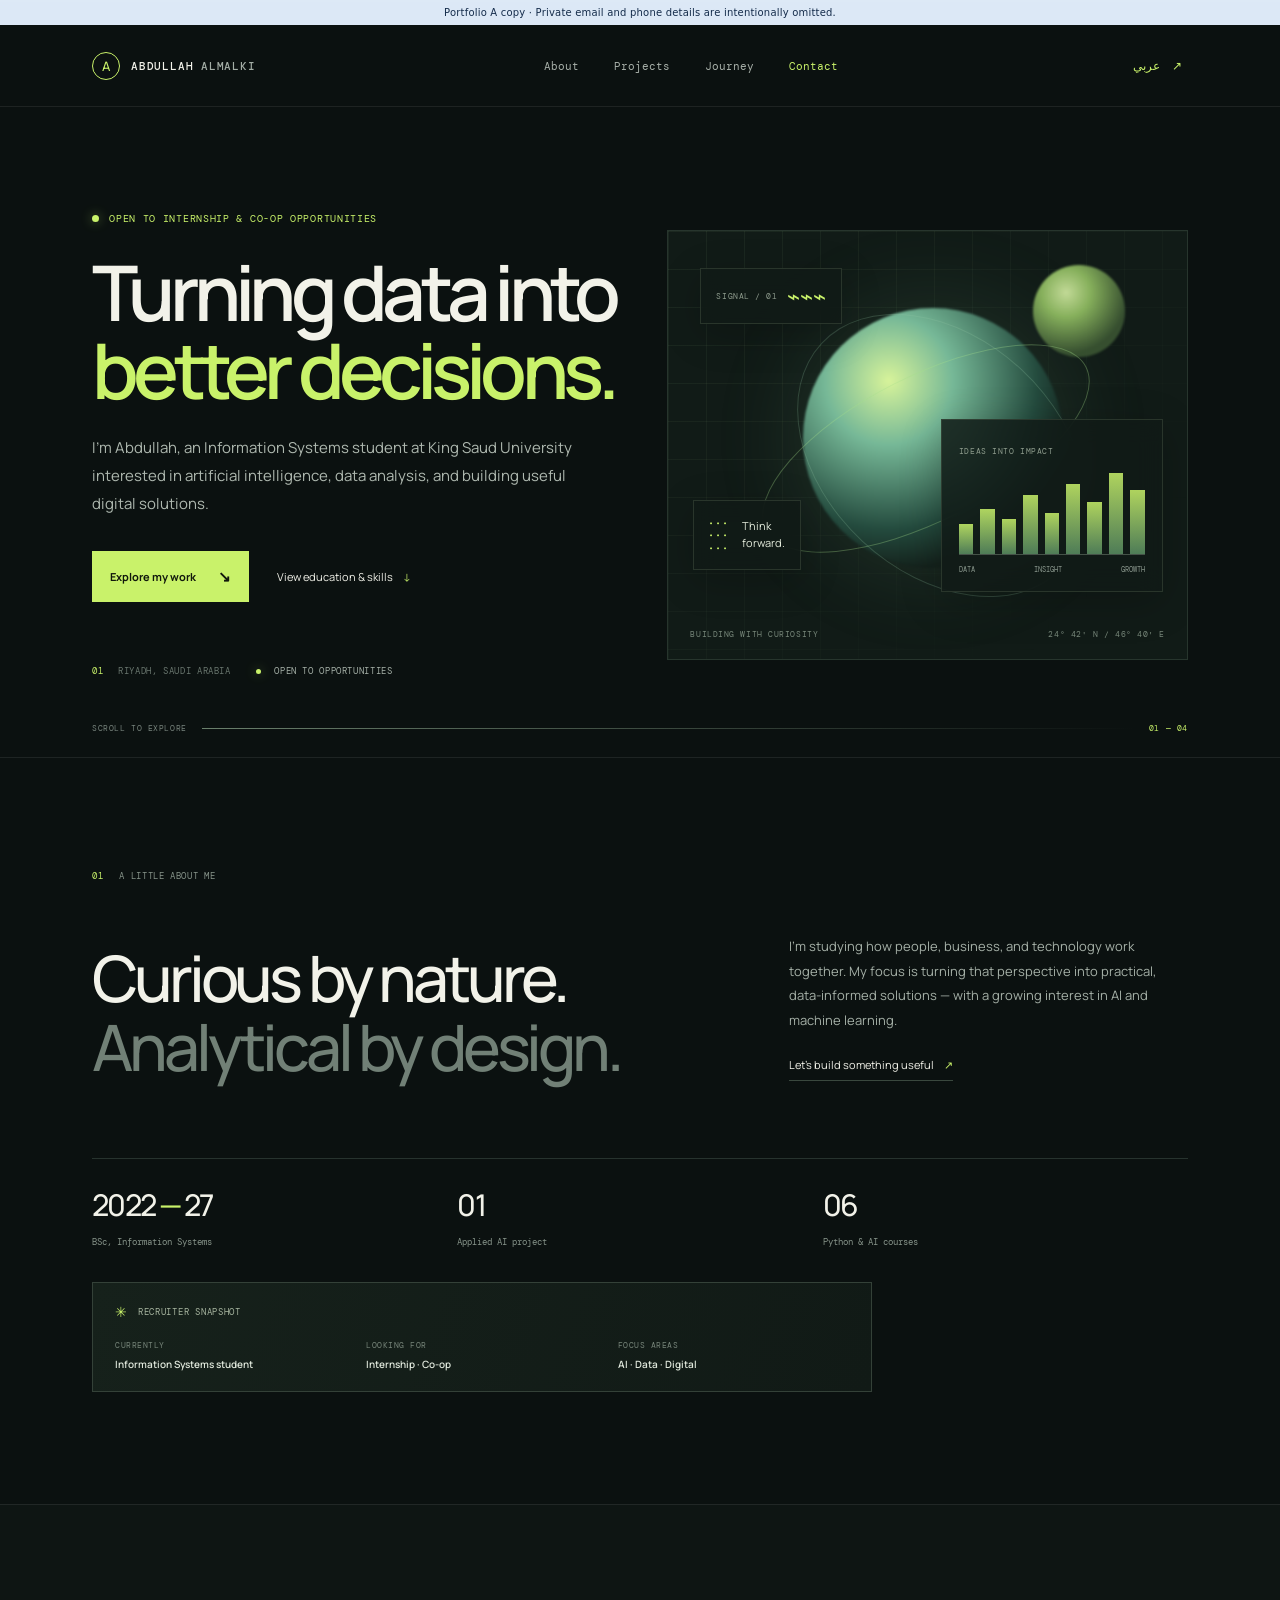
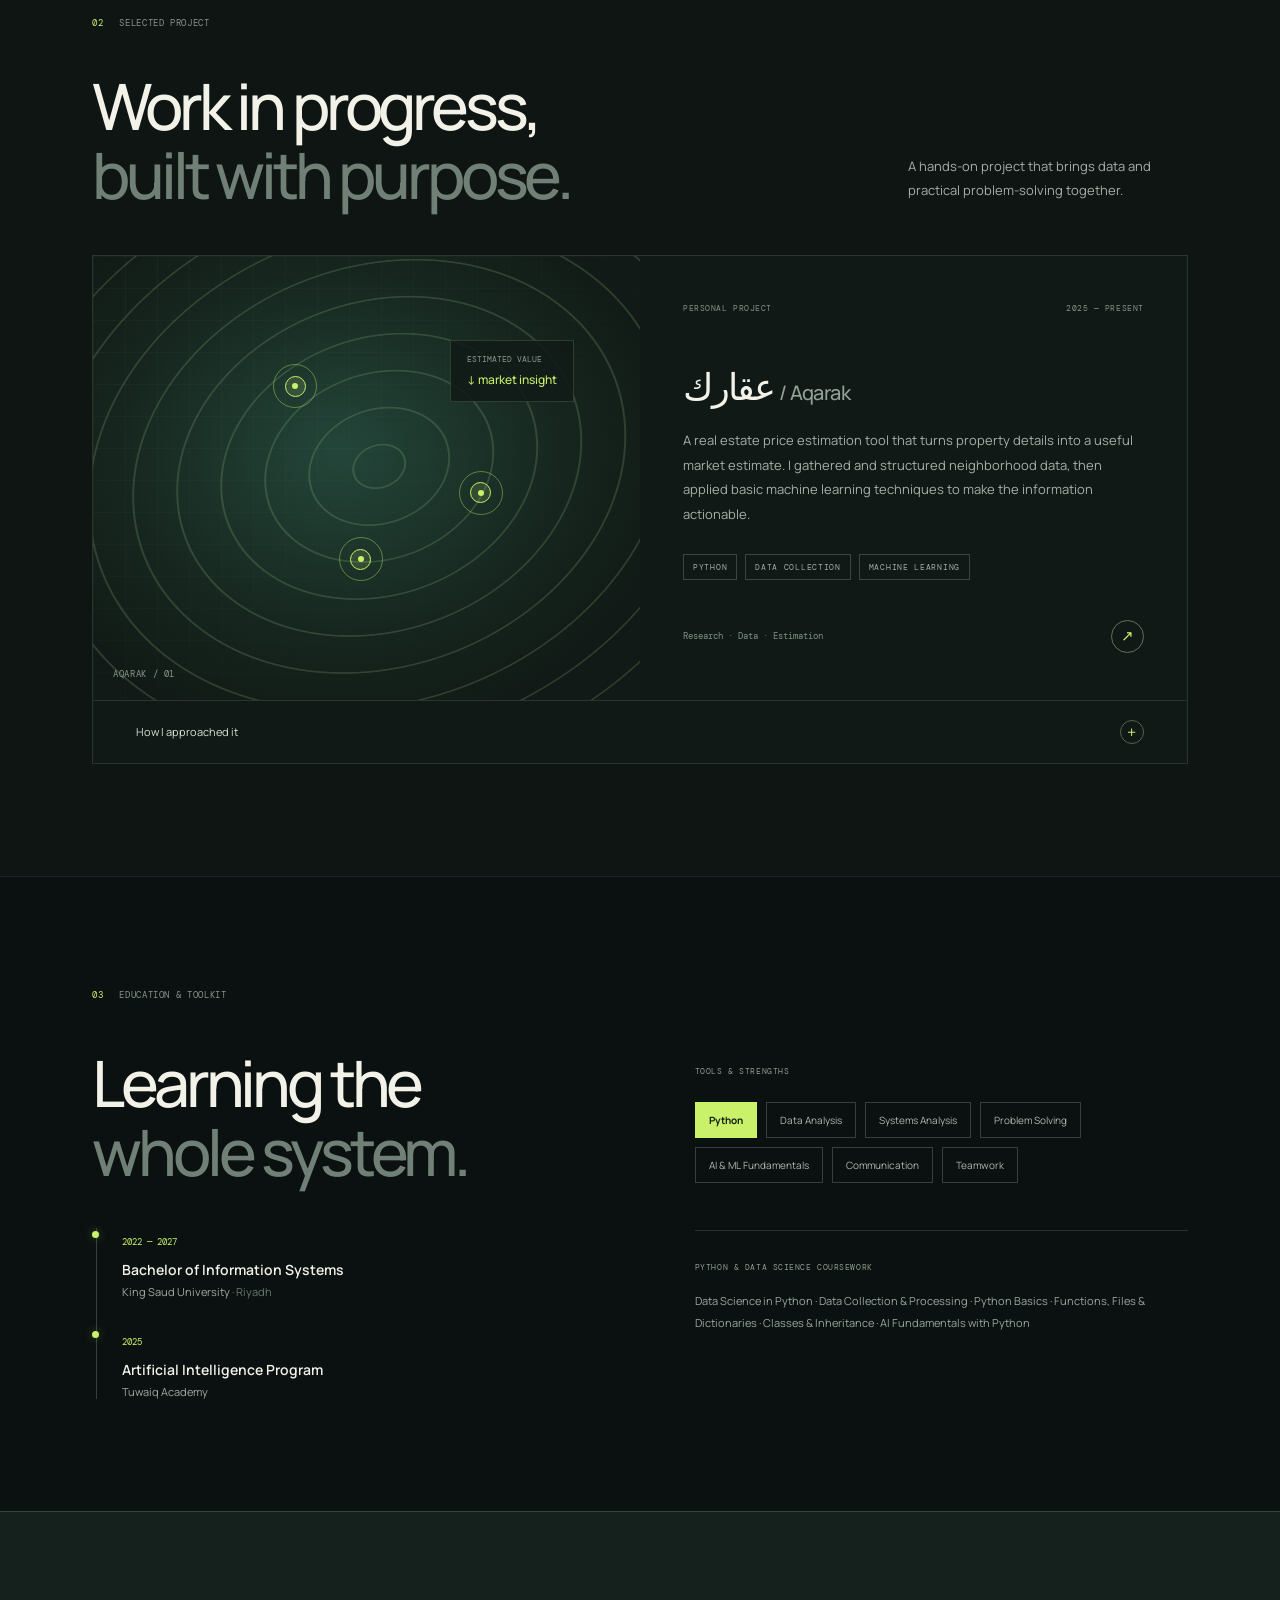
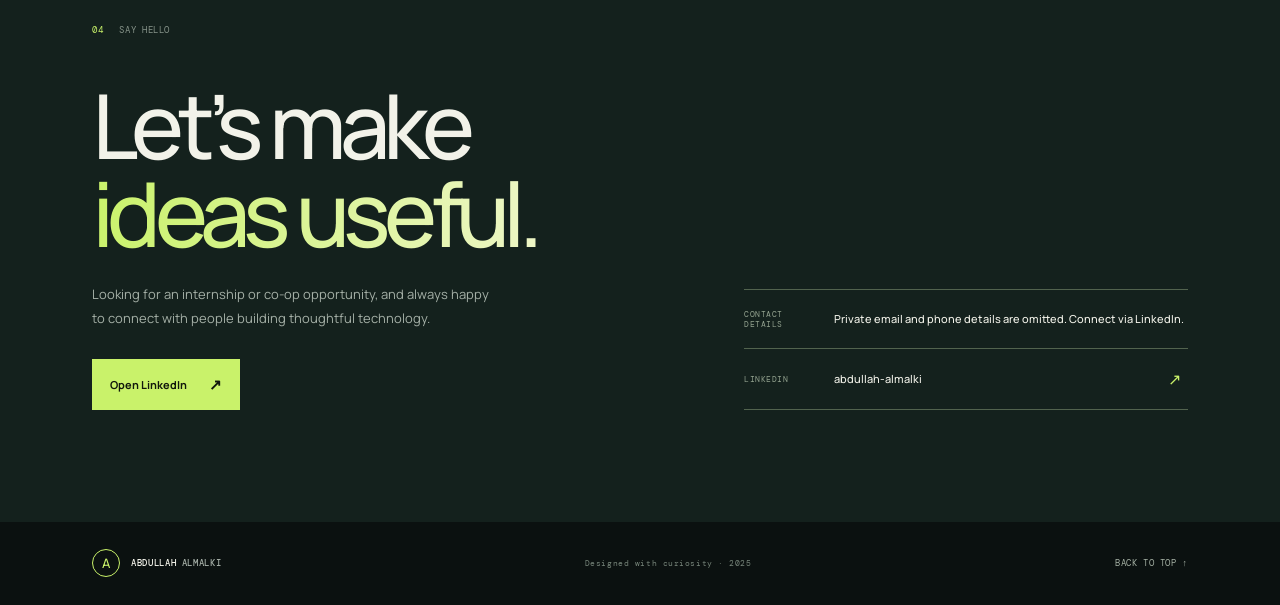
==== index.html @ 3a96a8c8 "Add sanitized Portfolio A website files" ====
<!doctype html>
<html lang="en">
<head>
  <meta charset="utf-8" />
  <meta name="viewport" content="width=device-width, initial-scale=1" />
  <meta name="theme-color" content="#0b1110" />
  <meta name="description" content="Abdullah Almalki — Information Systems student exploring AI, data analysis, and digital transformation." />
  <title>Abdullah Almalki — Information Systems & AI</title>
  <link rel="preconnect" href="https://fonts.googleapis.com">
  <link rel="preconnect" href="https://fonts.gstatic.com" crossorigin>
  <link href="https://fonts.googleapis.com/css2?family=DM+Mono:wght@400;500&family=Manrope:wght@400;500;600;700;800&family=Noto+Sans+Arabic:wght@400;500;600;700;800&display=swap" rel="stylesheet">
  <link rel="stylesheet" href="style.css" />
</head>
<body>
  <div class="reading-progress" aria-hidden="true"><span id="progress-fill"></span></div>
  <div class="preview-banner">Portfolio A copy · Private email and phone details are intentionally omitted.</div>
  <div class="page-shell">
    <header class="topbar">
      <a class="wordmark" href="#home" aria-label="Abdullah Almalki home"><span class="mark">A</span><span>ABDULLAH <b>ALMALKI</b></span></a>
      <nav aria-label="Main navigation">
        <a href="#about" data-en="About" data-ar="نبذة">About</a>
        <a href="#work" data-en="Projects" data-ar="المشاريع">Projects</a>
        <a href="#journey" data-en="Journey" data-ar="المسيرة">Journey</a>
        <a href="#contact" data-en="Contact" data-ar="تواصل">Contact</a>
      </nav>
      <button class="lang-switch" id="language" aria-label="Switch language">عربي <span>↗</span></button>
    </header>

    <main>
      <section class="hero" id="home">
        <div class="hero-copy">
          <div class="eyebrow"><span class="pulse"></span><span data-en="OPEN TO INTERNSHIP & CO-OP OPPORTUNITIES" data-ar="متاح لفرص التدريب والتدريب التعاوني">OPEN TO INTERNSHIP &amp; CO-OP OPPORTUNITIES</span></div>
          <h1><span data-en="Turning data into" data-ar="أحوّل البيانات إلى">Turning data into</span><br><em data-en="better decisions." data-ar="قرارات أفضل.">better decisions.</em></h1>
          <p class="hero-intro" data-en="I’m Abdullah, an Information Systems student at King Saud University interested in artificial intelligence, data analysis, and building useful digital solutions." data-ar="أنا عبدالله، طالب نظم معلومات في جامعة الملك سعود، مهتم بالذكاء الاصطناعي وتحليل البيانات وبناء حلول رقمية مفيدة.">I’m Abdullah, an Information Systems student at King Saud University interested in artificial intelligence, data analysis, and building useful digital solutions.</p>
          <div class="hero-actions"><a class="button primary" href="#work" data-en="Explore my work" data-ar="اكتشف مشاريعي">Explore my work <span>↘</span></a><a class="text-link" href="#journey" data-en="View education & skills" data-ar="عرض التعليم والمهارات">View education &amp; skills <span>↓</span></a></div>
          <div class="hero-meta"><span><i>01</i> RIYADH, SAUDI ARABIA</span><span class="availability"><b></b> OPEN TO OPPORTUNITIES</span></div>
        </div>
        <div class="hero-art" aria-label="Abstract data visualization">
          <div class="art-grid"></div><div class="orb orb-one"></div><div class="orb orb-two"></div><div class="orbit orbit-a"></div><div class="orbit orbit-b"></div>
          <div class="data-card card-top"><span class="mini-label">SIGNAL / 01</span><span class="sparkline">⌁⌁⌁</span></div>
          <div class="data-card card-main"><span class="mini-label">IDEAS INTO IMPACT</span><div class="chart-bars"><i></i><i></i><i></i><i></i><i></i><i></i><i></i><i></i><i></i></div><div class="chart-foot"><span>DATA</span><span>INSIGHT</span><span>GROWTH</span></div></div>
          <div class="data-card card-side"><span class="dot-grid">···<br>···<br>···</span><span>Think<br>forward.</span></div>
          <div class="art-caption"><span>BUILDING WITH CURIOSITY</span><span>24° 42′ N / 46° 40′ E</span></div>
        </div>
        <div class="hero-bottom"><span>SCROLL TO EXPLORE</span><span class="scroll-line"></span><span>01 — 04</span></div>
      </section>

      <section class="intro section" id="about">
        <div class="section-label"><span>01</span><span data-en="A LITTLE ABOUT ME" data-ar="نبذة عني">A LITTLE ABOUT ME</span></div>
        <div class="intro-content"><h2 data-en="Curious by nature.<br><span>Analytical by design.</span>" data-ar="فضولي بطبيعتي.<br><span>تحليلي في تفكيري.</span>">Curious by nature.<br><span>Analytical by design.</span></h2><div class="intro-text"><p data-en="I’m studying how people, business, and technology work together. My focus is turning that perspective into practical, data-informed solutions — with a growing interest in AI and machine learning." data-ar="أدرس كيف تتكامل الأعمال والتقنية واحتياجات الناس. أطمح إلى تحويل هذا الفهم إلى حلول عملية تستند إلى البيانات، مع اهتمام متنامٍ بالذكاء الاصطناعي وتعلّم الآلة.">I’m studying how people, business, and technology work together. My focus is turning that perspective into practical, data-informed solutions — with a growing interest in AI and machine learning.</p><a class="under-link" href="#contact" data-en="Let’s build something useful" data-ar="لنبنِ شيئًا مفيدًا">Let’s build something useful <span>↗</span></a></div></div>
        <div class="stats"><div><strong>2022<span>—</span>27</strong><small data-en="BSc, Information Systems" data-ar="بكالوريوس نظم المعلومات">BSc, Information Systems</small></div><div><strong>01</strong><small data-en="Applied AI project" data-ar="مشروع تطبيقي في الذكاء الاصطناعي">Applied AI project</small></div><div><strong>06</strong><small data-en="Python & AI courses" data-ar="دورات في بايثون والذكاء الاصطناعي">Python &amp; AI courses</small></div></div>
        <div class="recruiter-snapshot"><div class="snapshot-title"><span class="snapshot-icon">✳</span><span data-en="RECRUITER SNAPSHOT" data-ar="لمحة سريعة للتوظيف">RECRUITER SNAPSHOT</span></div><div class="snapshot-grid"><div><small data-en="CURRENTLY" data-ar="الوضع الحالي">CURRENTLY</small><b data-en="Information Systems student" data-ar="طالب نظم معلومات">Information Systems student</b></div><div><small data-en="LOOKING FOR" data-ar="أبحث عن">LOOKING FOR</small><b data-en="Internship · Co-op" data-ar="تدريب · تدريب تعاوني">Internship · Co-op</b></div><div><small data-en="FOCUS AREAS" data-ar="مجالات الاهتمام">FOCUS AREAS</small><b>AI · Data · Digital</b></div></div></div>
      </section>

      <section class="projects section" id="work">
        <div class="section-label"><span>02</span><span data-en="SELECTED PROJECT" data-ar="مشروع مختار">SELECTED PROJECT</span></div>
        <div class="section-heading"><h2 data-en="Work in progress,<br><span>built with purpose.</span>" data-ar="عمل يتطور،<br><span>وأثر له هدف.</span>">Work in progress,<br><span>built with purpose.</span></h2><p data-en="A hands-on project that brings data and practical problem-solving together." data-ar="مشروع عملي يجمع بين البيانات وحل المشكلات الواقعية.">A hands-on project that brings data and practical problem-solving together.</p></div>
        <article class="project-card"><div class="project-visual"><div class="map-grid"></div><div class="map-lines"></div><div class="pin pin-a"><span></span></div><div class="pin pin-b"><span></span></div><div class="pin pin-c"><span></span></div><div class="price-chip"><small>ESTIMATED VALUE</small><strong>↓ market insight</strong></div><div class="project-visual-label">AQARAK / 01</div></div><div class="project-info"><div class="project-overline"><span>PERSONAL PROJECT</span><span>2025 — PRESENT</span></div><h3>عقارك <span>/ Aqarak</span></h3><p data-en="A real estate price estimation tool that turns property details into a useful market estimate. I gathered and structured neighborhood data, then applied basic machine learning techniques to make the information actionable." data-ar="أداة لتقدير أسعار العقارات تحوّل مواصفات العقار إلى تقدير سوقي مفيد. جمعت بيانات الأحياء ونظّمتها، ثم استخدمت أساليب أساسية في تعلّم الآلة لتحويل البيانات إلى نتائج عملية.">A real estate price estimation tool that turns property details into a useful market estimate. I gathered and structured neighborhood data, then applied basic machine learning techniques to make the information actionable.</p><div class="tags"><span>PYTHON</span><span>DATA COLLECTION</span><span>MACHINE LEARNING</span></div><div class="project-bottom"><span data-en="Research · Data · Estimation" data-ar="بحث · بيانات · تقدير">Research · Data · Estimation</span><span class="arrow-round">↗</span></div></div><details class="case-study"><summary><span data-en="How I approached it" data-ar="كيف عملت على المشروع">How I approached it</span><span class="case-toggle">+</span></summary><div class="case-content"><p data-en="The idea is to make local property data easier to use when forming an initial estimate. The workflow starts with property characteristics and neighborhood records, then organizes comparable information to support a simple, data-informed estimate." data-ar="تهدف الفكرة إلى تسهيل الاستفادة من بيانات العقارات المحلية عند وضع تقدير أولي. تبدأ الخطوات بمواصفات العقار وسجلات الأحياء، ثم تنظيم المعلومات المتقاربة لدعم تقدير مبسط قائم على البيانات.">The idea is to make local property data easier to use when forming an initial estimate. The workflow starts with property characteristics and neighborhood records, then organizes comparable information to support a simple, data-informed estimate.</p><div class="case-steps"><div><i>01</i><b data-en="Collect" data-ar="جمع">Collect</b><small data-en="Property and neighborhood data" data-ar="بيانات العقارات والأحياء">Property and neighborhood data</small></div><div><i>02</i><b data-en="Structure" data-ar="تنظيم">Structure</b><small data-en="Prepare fields for comparison" data-ar="تهيئة البيانات للمقارنة">Prepare fields for comparison</small></div><div><i>03</i><b data-en="Estimate" data-ar="تقدير">Estimate</b><small data-en="Explore a practical ML approach" data-ar="تجربة أسلوب عملي لتعلّم الآلة">Explore a practical ML approach</small></div></div></div></details></article>
      </section>

      <section class="journey section" id="journey">
        <div class="section-label"><span>03</span><span data-en="EDUCATION & TOOLKIT" data-ar="التعليم والمهارات">EDUCATION &amp; TOOLKIT</span></div>
        <div class="journey-grid"><div><h2 data-en="Learning the<br><span>whole system.</span>" data-ar="أتعلم فهم<br><span>الصورة كاملة.</span>">Learning the<br><span>whole system.</span></h2><div class="timeline"><article><time>2022 — 2027</time><h3 data-en="Bachelor of Information Systems" data-ar="بكالوريوس نظم المعلومات">Bachelor of Information Systems</h3><p>King Saud University <span>· Riyadh</span></p></article><article><time>2025</time><h3 data-en="Artificial Intelligence Program" data-ar="برنامج الذكاء الاصطناعي">Artificial Intelligence Program</h3><p>Tuwaiq Academy</p></article></div></div><div class="toolkit"><span class="mini-label">TOOLS &amp; STRENGTHS</span><div class="skill-cloud"><span class="skill featured">Python</span><span class="skill">Data Analysis</span><span class="skill">Systems Analysis</span><span class="skill">Problem Solving</span><span class="skill">AI &amp; ML Fundamentals</span><span class="skill">Communication</span><span class="skill">Teamwork</span></div><div class="certs"><span class="mini-label" data-en="PYTHON & DATA SCIENCE COURSEWORK" data-ar="دورات بايثون وعلوم البيانات">PYTHON &amp; DATA SCIENCE COURSEWORK</span><p>Data Science in Python · Data Collection &amp; Processing · Python Basics · Functions, Files &amp; Dictionaries · Classes &amp; Inheritance · AI Fundamentals with Python</p></div></div></div>
      </section>

      <section class="contact section" id="contact"><div class="section-label"><span>04</span><span data-en="SAY HELLO" data-ar="تواصل معي">SAY HELLO</span></div><div class="contact-inner"><div><h2 data-en="Let’s make<br><em>ideas useful.</em>" data-ar="لنجعل<br><em>الأفكار مفيدة.</em>">Let’s make<br><em>ideas useful.</em></h2><p data-en="Looking for an internship or co-op opportunity, and always happy to connect with people building thoughtful technology." data-ar="أبحث عن فرصة تدريب أو تدريب تعاوني، ويسعدني التواصل مع المهتمين ببناء تقنيات هادفة.">Looking for an internship or co-op opportunity, and always happy to connect with people building thoughtful technology.</p><div class="contact-actions"><a class="button primary" href="https://www.linkedin.com/in/abdullah-almalki-9358a1350" target="_blank" rel="noreferrer" data-en="Open LinkedIn" data-ar="افتح لينكدإن">Open LinkedIn <span>↗</span></a></div></div><div class="contact-links"><div class="contact-redacted"><span>CONTACT DETAILS</span><b>Private email and phone details are omitted. Connect via LinkedIn.</b></div><a href="https://www.linkedin.com/in/abdullah-almalki-9358a1350" target="_blank" rel="noreferrer"><span>LINKEDIN</span><b>abdullah-almalki</b><i>↗</i></a></div></div></section>
    </main>
    <footer><a class="wordmark" href="#home"><span class="mark">A</span><span>ABDULLAH <b>ALMALKI</b></span></a><span data-en="Designed with curiosity · 2025" data-ar="صُمم بفضول · 2025">Designed with curiosity · 2025</span><a href="#home" class="back-top" data-en="BACK TO TOP ↑" data-ar="للأعلى ↑">BACK TO TOP ↑</a></footer>
  </div>
  <script src="script.js"></script>
</body>
</html>
---- style.css ----
:root{--bg:#0b1110;--panel:#111a18;--panel2:#14211d;--text:#f2f2e9;--muted:#a3ada5;--line:#27332e;--lime:#c9f26a;--mint:#89c7a3;--mono:'DM Mono',monospace;--sans:'Manrope',sans-serif}*{box-sizing:border-box}html{scroll-behavior:smooth}body{margin:0;background:var(--bg);color:var(--text);font-family:var(--sans);-webkit-font-smoothing:antialiased}.page-shell{max-width:1600px;margin:auto;overflow:hidden}.topbar{height:82px;display:flex;align-items:center;justify-content:space-between;padding:0 7.2%;border-bottom:1px solid rgba(255,255,255,.08);position:relative;z-index:2}.wordmark{display:flex;align-items:center;gap:11px;color:var(--text);text-decoration:none;font:500 11px var(--mono);letter-spacing:.07em}.wordmark b{font-weight:500;color:var(--muted)}.mark{width:28px;height:28px;border:1px solid var(--lime);color:var(--lime);border-radius:50%;display:grid;place-items:center;font:500 13px var(--sans)}nav{display:flex;gap:35px}nav a,.lang-switch{font:11px var(--mono);text-decoration:none;color:#a9b1aa;transition:.2s}nav a:hover,.text-link:hover,.under-link:hover{color:var(--lime)}.lang-switch{color:var(--lime);background:none;border:0;cursor:pointer;font-size:12px}.lang-switch span{margin-left:5px}.hero{min-height:650px;padding:95px 7.2% 70px;position:relative;display:grid;grid-template-columns:1.05fr .95fr;align-items:center}.hero-copy{position:relative;z-index:1}.eyebrow,.section-label,.mini-label,.hero-meta,.hero-bottom,.project-overline,.project-visual-label,.tags,.art-caption,footer,.contact-links>a>span{font:10px var(--mono);letter-spacing:.07em}.eyebrow{color:var(--lime);display:flex;align-items:center;gap:10px;margin-bottom:28px}.pulse,.availability b{height:7px;width:7px;border-radius:50%;background:var(--lime);display:inline-block;box-shadow:0 0 12px #c9f26a77}.hero h1{font-size:clamp(52px,6vw,86px);letter-spacing:-.075em;line-height:1.02;margin:0 0 25px;font-weight:600}.hero h1 em,.contact h2 em{color:var(--lime);font-style:normal}.hero-intro{font-size:15px;line-height:1.85;color:#aeb8af;max-width:500px;margin:0}.hero-actions{display:flex;align-items:center;gap:28px;margin-top:34px}.button{display:inline-flex;align-items:center;gap:22px;padding:15px 18px;text-decoration:none;font-size:11px;font-weight:700;transition:transform .2s,background .2s}.button:hover{transform:translateY(-2px)}.button.primary{background:var(--lime);color:#11180c}.button.primary span{font-size:15px}.text-link,.under-link{color:var(--text);text-decoration:none;font-size:11px}.text-link span,.under-link span{color:var(--lime);margin-left:8px}.hero-meta{display:flex;gap:25px;color:#69766e;margin-top:63px;font-size:9px}.hero-meta i{font-style:normal;color:var(--lime);margin-right:9px}.availability{color:#a5b0a7}.availability b{margin-right:8px;width:5px;height:5px}.hero-art{height:430px;position:relative;overflow:hidden;background:#111b17;border:1px solid #27352d}.art-grid,.map-grid{position:absolute;inset:0;background-image:linear-gradient(rgba(167,208,150,.08) 1px,transparent 1px),linear-gradient(90deg,rgba(167,208,150,.08) 1px,transparent 1px);background-size:38px 38px;mask-image:linear-gradient(135deg,black,transparent 85%)}.orb{position:absolute;border-radius:50%;filter:blur(1px)}.orb-one{width:260px;height:260px;left:26%;top:18%;background:radial-gradient(circle at 33% 28%,#d7f39a,#76b897 25%,#244b3e 58%,#14221c 74%);box-shadow:0 0 95px #82cc9b25}.orb-two{height:92px;width:92px;right:12%;top:8%;background:radial-gradient(circle at 36% 30%,#e1fbad,#9bca68 28%,#3d5834 70%);opacity:.85}.orbit{position:absolute;border:1px solid #a5dd8a55;border-radius:50%;transform:rotate(-27deg)}.orbit-a{width:360px;height:145px;left:15%;top:34%}.orbit-b{width:330px;height:235px;left:21%;top:25%;transform:rotate(43deg);border-color:#95c5a33b}.data-card{position:absolute;background:#111a17d9;border:1px solid #50604d66;backdrop-filter:blur(12px);box-shadow:0 10px 40px #0003}.card-top{top:37px;left:32px;padding:12px 15px;width:142px;display:flex;justify-content:space-between;align-items:center}.mini-label{color:#8e9c8d;font-size:8px}.sparkline{font-size:22px;color:var(--lime)}.card-main{width:222px;padding:17px;right:24px;bottom:67px}.chart-bars{height:82px;display:flex;align-items:end;gap:7px;border-bottom:1px solid #455248;margin-top:14px}.chart-bars i{flex:1;background:linear-gradient(0deg,#598d62,#c9f26a);height:36%;opacity:.86}.chart-bars i:nth-child(2){height:55%}.chart-bars i:nth-child(3){height:43%}.chart-bars i:nth-child(4){height:72%}.chart-bars i:nth-child(5){height:50%}.chart-bars i:nth-child(6){height:86%}.chart-bars i:nth-child(7){height:63%}.chart-bars i:nth-child(8){height:100%}.chart-bars i:nth-child(9){height:78%}.chart-foot{display:flex;justify-content:space-between;color:#89968c;font:7px var(--mono);margin-top:10px}.card-side{left:25px;bottom:89px;padding:15px;display:flex;gap:12px;align-items:center;color:#e5eddd;font-size:11px;line-height:1.5}.dot-grid{color:var(--lime);font-size:18px;line-height:.7;letter-spacing:3px}.art-caption{position:absolute;bottom:20px;left:22px;right:22px;display:flex;justify-content:space-between;color:#77877a;font-size:8px}.hero-bottom{position:absolute;bottom:24px;left:7.2%;right:7.2%;display:flex;align-items:center;gap:15px;color:#78847d;font-size:8px}.scroll-line{height:1px;flex:1;background:linear-gradient(90deg,#6a806c,transparent)}.hero-bottom>span:last-child{color:var(--lime)}.section{padding:112px 7.2%;border-top:1px solid rgba(255,255,255,.08)}.section-label{display:flex;gap:16px;color:#87948a;font-size:9px}.section-label span:first-child{color:var(--lime)}.intro-content{display:grid;grid-template-columns:1.2fr .8fr;gap:9%;margin-top:52px;align-items:end}.intro h2,.section-heading h2,.journey h2{font-size:clamp(39px,5vw,65px);line-height:1.08;letter-spacing:-.065em;font-weight:500;margin:0}.intro h2 span,.section-heading h2 span,.journey h2 span{color:#718076}.intro-text p,.section-heading p,.project-info>p,.contact-inner>div>p{font-size:13px;line-height:1.9;color:#a5b0a7;margin:0}.intro-text p{max-width:390px}.under-link{display:inline-block;margin-top:24px;padding-bottom:8px;border-bottom:1px solid #3a483e}.stats{display:grid;grid-template-columns:repeat(3,1fr);margin-top:77px;border-top:1px solid var(--line);padding-top:25px}.stats>div{display:flex;flex-direction:column;gap:11px}.stats strong{font-size:30px;letter-spacing:-.06em;font-weight:500}.stats strong span{color:var(--lime);margin:0 4px}.stats small{font:9px var(--mono);color:#87948a}.projects{background:#0e1513}.section-heading{display:flex;justify-content:space-between;align-items:end;margin-top:42px;margin-bottom:46px}.section-heading p{max-width:280px;padding-bottom:6px}.project-card{display:grid;grid-template-columns:1fr 1fr;border:1px solid #29352e;background:#101916}.project-visual{min-height:390px;position:relative;overflow:hidden;background:radial-gradient(ellipse at 45% 44%,#24463a,#16261e 52%,#111a16 80%)}.project-visual .map-grid{background-size:32px 32px;opacity:.55}.map-lines{position:absolute;inset:-20%;background:repeating-radial-gradient(ellipse at 52% 49%,transparent 0 25px,#a6d08c30 26px,#a6d08c30 27px,transparent 28px 45px);transform:rotate(-20deg)}.pin{position:absolute;width:21px;height:21px;border:1px solid var(--lime);border-radius:50%;display:grid;place-items:center;background:#d4f57d22}.pin:after{content:'';position:absolute;width:42px;height:42px;border:1px solid #c9f26a66;border-radius:50%;animation:ripple 3s infinite}.pin span{width:6px;height:6px;border-radius:50%;background:var(--lime)}.pin-a{top:27%;left:35%}.pin-b{top:51%;left:69%;animation-delay:.5s}.pin-c{top:66%;left:47%}@keyframes ripple{0%{transform:scale(.5);opacity:1}100%{transform:scale(1.4);opacity:0}}.price-chip{position:absolute;right:12%;top:19%;background:#111a17de;padding:13px 16px;border:1px solid #809b7044;display:flex;flex-direction:column;gap:7px}.price-chip small{font:8px var(--mono);color:#89998a}.price-chip strong{font-size:12px;color:var(--lime);font-weight:500}.project-visual-label{position:absolute;bottom:20px;left:20px;color:#89978b;font-size:9px}.project-info{padding:47px 43px;display:flex;flex-direction:column;align-items:flex-start}.project-overline{width:100%;display:flex;justify-content:space-between;color:#859187;font-size:8px}.project-info h3{font-size:37px;letter-spacing:-.055em;margin:48px 0 17px;font-weight:500}.project-info h3 span{font-size:20px;color:#92a096;letter-spacing:-.03em}.project-info>p{max-width:460px}.tags{display:flex;gap:8px;flex-wrap:wrap;margin-top:27px}.tags span{border:1px solid #39463e;padding:7px 9px;color:#a1ada2;font-size:8px}.project-bottom{margin-top:auto;padding-top:40px;width:100%;display:flex;justify-content:space-between;align-items:center;color:#819086;font:9px var(--mono)}.arrow-round{width:33px;height:33px;border:1px solid #617359;border-radius:50%;display:grid;place-items:center;color:var(--lime);font-size:15px}.journey-grid{display:grid;grid-template-columns:1fr 1fr;gap:10%;margin-top:47px}.timeline{border-left:1px solid #344138;margin:42px 0 0 4px;padding-left:25px}.timeline article{position:relative;padding:0 0 29px}.timeline article:last-child{padding-bottom:0}.timeline article:before{content:'';position:absolute;left:-30px;top:3px;width:7px;height:7px;border-radius:50%;background:var(--lime);box-shadow:0 0 10px #c9f26055}.timeline time{font:9px var(--mono);color:var(--lime)}.timeline h3{font-size:14px;font-weight:600;margin:10px 0 5px}.timeline p{font-size:11px;color:#a0aca1;margin:0}.timeline p span{color:#69776d}.toolkit{padding-top:9px}.skill-cloud{display:flex;flex-wrap:wrap;gap:9px;margin:23px 0 47px}.skill{padding:10px 13px;border:1px solid #344138;color:#aeb8ad;font-size:10px}.skill.featured{color:#121a10;background:var(--lime);border-color:var(--lime);font-weight:700}.certs{border-top:1px solid var(--line);padding-top:22px}.certs p{font-size:11px;line-height:2;color:#9aa79c;margin:15px 0 0;max-width:450px}.contact{background:var(--panel2);border-top-color:#344537}.contact-inner{display:grid;grid-template-columns:1.1fr .9fr;gap:10%;margin-top:45px;align-items:end}.contact h2{font-size:clamp(55px,7vw,92px);letter-spacing:-.075em;font-weight:500;line-height:.98;margin:0 0 25px}.contact-inner>div>p{max-width:410px;margin-bottom:28px}.contact-links{border-top:1px solid #52634e}.contact-links>a{display:grid;grid-template-columns:80px 1fr 20px;align-items:center;gap:10px;text-decoration:none;border-bottom:1px solid #52634e;padding:19px 0;color:var(--text)}.contact-links>a>span{font-size:8px;color:#93a28f}.contact-links>a>b{font-size:11px;font-weight:500}.contact-links>a>i{font-style:normal;color:var(--lime)}footer{min-height:83px;display:flex;align-items:center;justify-content:space-between;padding:0 7.2%;color:#78867b;font-size:8px}footer .wordmark{font-size:9px}.back-top{text-decoration:none;color:#a5b1a4;font:9px var(--mono)}[data-en],[data-ar]{transition:opacity .18s}body[dir=rtl]{font-family:'Noto Sans Arabic',var(--sans)}body[dir=rtl] .hero h1,body[dir=rtl] .intro h2,body[dir=rtl] .section-heading h2,body[dir=rtl] .journey h2,body[dir=rtl] .contact h2{letter-spacing:-.04em}body[dir=rtl] .eyebrow,body[dir=rtl] .section-label{direction:rtl}body[dir=rtl] .hero-meta,body[dir=rtl] .hero-actions{flex-direction:row-reverse;justify-content:flex-end}body[dir=rtl] .intro-content,body[dir=rtl] .section-heading,body[dir=rtl] .journey-grid,body[dir=rtl] .contact-inner{direction:rtl}body[dir=rtl] .timeline{border-left:0;border-right:1px solid #344138;margin-right:4px;margin-left:0;padding-right:25px;padding-left:0}body[dir=rtl] .timeline article:before{left:auto;right:-29px}body[dir=rtl] .project-info,body[dir=rtl] .project-overline,body[dir=rtl] .project-bottom,body[dir=rtl] .contact-links a{direction:rtl}body[dir=rtl] .topbar nav{direction:rtl}@media(max-width:800px){.topbar{padding:0 5%;height:72px}.topbar nav{gap:15px}.topbar nav a{font-size:9px}.hero{padding:75px 5% 70px;grid-template-columns:1fr;gap:42px}.hero-art{height:360px}.hero h1{font-size:clamp(50px,10vw,76px)}.hero-bottom{left:5%;right:5%}.section{padding:82px 5%}.intro-content,.journey-grid,.contact-inner{grid-template-columns:1fr;gap:35px}.section-heading{align-items:start;flex-direction:column;gap:20px}.section-heading p{max-width:400px}.project-card{grid-template-columns:1fr}.project-visual{min-height:320px}.project-info{min-height:360px}.stats{margin-top:55px}.contact-links{margin-top:15px}footer{padding:0 5%}}@media(max-width:520px){.topbar{height:auto;min-height:67px;flex-wrap:wrap;gap:0;padding-top:13px;padding-bottom:12px}.wordmark{font-size:9px}.topbar nav{order:3;width:100%;justify-content:space-between;margin-top:14px}.topbar nav a{font-size:9px}.hero{padding-top:63px}.eyebrow{font-size:8px}.hero-intro{font-size:13px}.hero-meta{font-size:7px;gap:12px;flex-wrap:wrap;margin-top:46px}.hero-art{height:320px}.orb-one{width:210px;height:210px}.card-main{right:12px;bottom:51px;width:185px}.card-side{left:12px;bottom:73px}.card-top{left:12px;top:20px}.art-caption{left:12px;right:12px;font-size:6px}.section{padding-top:68px;padding-bottom:68px}.intro h2,.section-heading h2,.journey h2{font-size:42px}.stats strong{font-size:24px}.stats small{font-size:7px}.project-visual{min-height:280px}.project-info{padding:30px 23px;min-height:370px}.project-info h3{margin-top:40px}.contact h2{font-size:63px}.contact-links>a{grid-template-columns:58px 1fr 15px}.contact-links>a>b{font-size:9px}footer{gap:12px;flex-wrap:wrap;padding-top:18px;padding-bottom:18px}footer>span{order:3;width:100%;text-align:center}}
:root{scroll-padding-top:84px}.reading-progress{height:2px;position:fixed;z-index:10;inset:0 0 auto;background:#ffffff0d}.reading-progress span{display:block;width:0;height:100%;background:var(--lime);box-shadow:0 0 12px #c9f26a88;transition:width .08s linear}nav a[aria-current="location"]{color:var(--lime)}.recruiter-snapshot{margin-top:34px;border:1px solid #344138;background:linear-gradient(110deg,#16211b,#111a16);padding:20px 22px;max-width:780px}.snapshot-title{display:flex;align-items:center;gap:10px;font:9px var(--mono);letter-spacing:.08em;color:#a6b49f}.snapshot-icon{color:var(--lime);font-size:14px}.snapshot-grid{display:grid;grid-template-columns:1fr 1fr 1fr;gap:20px;margin-top:19px}.snapshot-grid>div{display:flex;flex-direction:column;gap:7px}.snapshot-grid small{font:8px var(--mono);color:#77857a;letter-spacing:.06em}.snapshot-grid b{font-size:10px;font-weight:600;color:#e0e8dc}.case-study{grid-column:1/-1;border-top:1px solid #29352e;padding:0 43px}.case-study summary{display:flex;justify-content:space-between;align-items:center;padding:19px 0;list-style:none;cursor:pointer;color:#d7e2d5;font-size:11px}.case-study summary::-webkit-details-marker{display:none}.case-toggle{height:24px;width:24px;display:grid;place-items:center;border:1px solid #54634e;border-radius:50%;color:var(--lime);font-size:16px;transition:transform .2s}.case-study[open] .case-toggle{transform:rotate(45deg)}.case-content{padding:0 0 27px}.case-content>p{max-width:760px;color:#9eab9f;font-size:11px;line-height:1.8}.case-steps{display:grid;grid-template-columns:repeat(3,1fr);gap:14px;margin-top:18px}.case-steps>div{display:flex;flex-direction:column;gap:6px;border-left:1px solid #45553f;padding:3px 0 3px 12px}.case-steps i{font:8px var(--mono);color:var(--lime);font-style:normal}.case-steps b{font-size:10px}.case-steps small{font-size:9px;color:#87948a}.contact-actions{display:flex;align-items:center;gap:16px;flex-wrap:wrap}.copy-email{border:1px solid #839778;background:transparent;color:#d6e1d3;padding:14px 17px;font:10px var(--mono);cursor:pointer;transition:.2s}.copy-email:hover{border-color:var(--lime);color:var(--lime)}.copy-status{display:block;height:16px;margin-top:8px;color:var(--lime);font:9px var(--mono)}.section{scroll-margin-top:25px}.project-card,.stats>div,.snapshot-grid>div{transition:transform .25s ease,border-color .25s ease}.project-card:hover{border-color:#516249}.skill{transition:background .2s,border-color .2s,color .2s}.skill:hover{border-color:var(--lime);color:var(--lime)}@media(max-width:800px){.case-study{padding:0 25px}}@media(max-width:520px){.snapshot-grid{grid-template-columns:1fr;gap:14px}.snapshot-grid>div{display:grid;grid-template-columns:95px 1fr;align-items:center}.recruiter-snapshot{padding:17px}.case-study{padding:0 23px}.case-steps{grid-template-columns:1fr;gap:12px}.case-steps>div{display:grid;grid-template-columns:27px 65px 1fr;align-items:center}.contact-actions{align-items:flex-start;flex-direction:column;gap:10px}}
:root{--ease-out:cubic-bezier(.2,.75,.25,1)}.motion-ready .reveal{opacity:0;transform:translateY(26px);transition:opacity .8s var(--ease-out),transform .8s var(--ease-out);transition-delay:var(--reveal-delay,0ms)}.motion-ready .reveal.is-visible{opacity:1;transform:translateY(0)}.motion-ready .hero-copy>*{animation:hero-arrive .8s var(--ease-out) both}.motion-ready .hero-copy>*:nth-child(1){animation-delay:.08s}.motion-ready .hero-copy>*:nth-child(2){animation-delay:.18s}.motion-ready .hero-copy>*:nth-child(3){animation-delay:.3s}.motion-ready .hero-copy>*:nth-child(4){animation-delay:.42s}.motion-ready .hero-copy>*:nth-child(5){animation-delay:.54s}@keyframes hero-arrive{from{opacity:0;transform:translateY(18px)}to{opacity:1;transform:translateY(0)}}.hero-art{--spot-x:50%;--spot-y:50%;isolation:isolate}.hero-art:after,.project-visual:after{content:"";position:absolute;inset:0;z-index:0;pointer-events:none;background:radial-gradient(380px circle at var(--spot-x) var(--spot-y),rgba(201,242,106,.12),transparent 70%);opacity:0;transition:opacity .5s}.hero-art:hover:after,.project-visual:hover:after{opacity:1}.hero-art>*:not(.art-grid),.hero-art .art-grid{transition:transform .4s var(--ease-out)}.hero-art .orb-one{animation:orb-breathe 7s ease-in-out infinite alternate}.hero-art .orb-two{animation:orb-drift 9s ease-in-out infinite alternate}.hero-art .orbit-a{animation:orbit-turn 38s linear infinite}.hero-art .orbit-b{animation:orbit-turn 46s linear infinite reverse}.data-card{transition:transform .35s var(--ease-out),border-color .35s,box-shadow .35s}.hero-art:hover .card-main{transform:translateY(-5px);border-color:#c9f26a66;box-shadow:0 14px 44px #0006,0 0 28px #c9f2610d}.project-visual{--spot-x:50%;--spot-y:50%;isolation:isolate}.project-visual>*{z-index:1}.project-visual:after{z-index:0}.project-visual .pin:after{animation:ping 3s ease-out infinite}.project-visual .pin-b:after{animation-delay:1s}.project-visual .pin-c:after{animation-delay:2s}@keyframes ping{0%{transform:scale(.55);opacity:.75}90%,100%{transform:scale(1.7);opacity:0}}@keyframes orb-breathe{from{transform:scale(.96) translate3d(-3px,2px,0)}to{transform:scale(1.04) translate3d(5px,-5px,0)}}@keyframes orb-drift{from{transform:translate3d(0,0,0)}to{transform:translate3d(-13px,12px,0)}}@keyframes orbit-turn{from{rotate:0deg}to{rotate:360deg}}.button,.copy-email,.skill,.arrow-round{transition:transform .25s var(--ease-out),background .25s,border-color .25s,color .25s,box-shadow .25s}.button.primary:hover{box-shadow:0 8px 28px #c9f26a28}.skill:hover{transform:translateY(-3px)}.arrow-round{transition:transform .25s var(--ease-out),background .25s}.project-card:hover .arrow-round{transform:rotate(45deg);background:#c9f26a14}.case-study[open] .case-content{animation:case-open .45s var(--ease-out) both}@keyframes case-open{from{opacity:0;transform:translateY(-8px)}to{opacity:1;transform:translateY(0)}}.contact h2 em{background:linear-gradient(95deg,var(--lime),#edf6c5,var(--lime));background-size:200% auto;-webkit-background-clip:text;background-clip:text;color:transparent;animation:shine 6s ease-in-out infinite}@keyframes shine{0%,100%{background-position:0% center}50%{background-position:100% center}}@media(hover:none){.hero-art:after,.project-visual:after{display:none}}@media(prefers-reduced-motion:reduce){html{scroll-behavior:auto}*,*:before,*:after{animation-duration:.01ms!important;animation-iteration-count:1!important;transition-duration:.01ms!important;scroll-behavior:auto!important}.motion-ready .reveal{opacity:1;transform:none}}

.preview-banner{position:relative;z-index:5;text-align:center;background:#dce8f6;color:#142b4a;padding:7px 12px;font:10px system-ui,-apple-system,"Segoe UI",Tahoma,Arial,sans-serif;letter-spacing:.02em}.contact-redacted{display:grid;grid-template-columns:80px 1fr;align-items:center;gap:10px;border-bottom:1px solid #52634e;padding:19px 0;color:var(--text)}.contact-redacted span{font:10px var(--mono);letter-spacing:.07em;font-size:8px;color:#93a28f}.contact-redacted b{font-size:11px;font-weight:500}@media(max-width:520px){.contact-redacted{grid-template-columns:58px 1fr}.contact-redacted b{font-size:9px}}
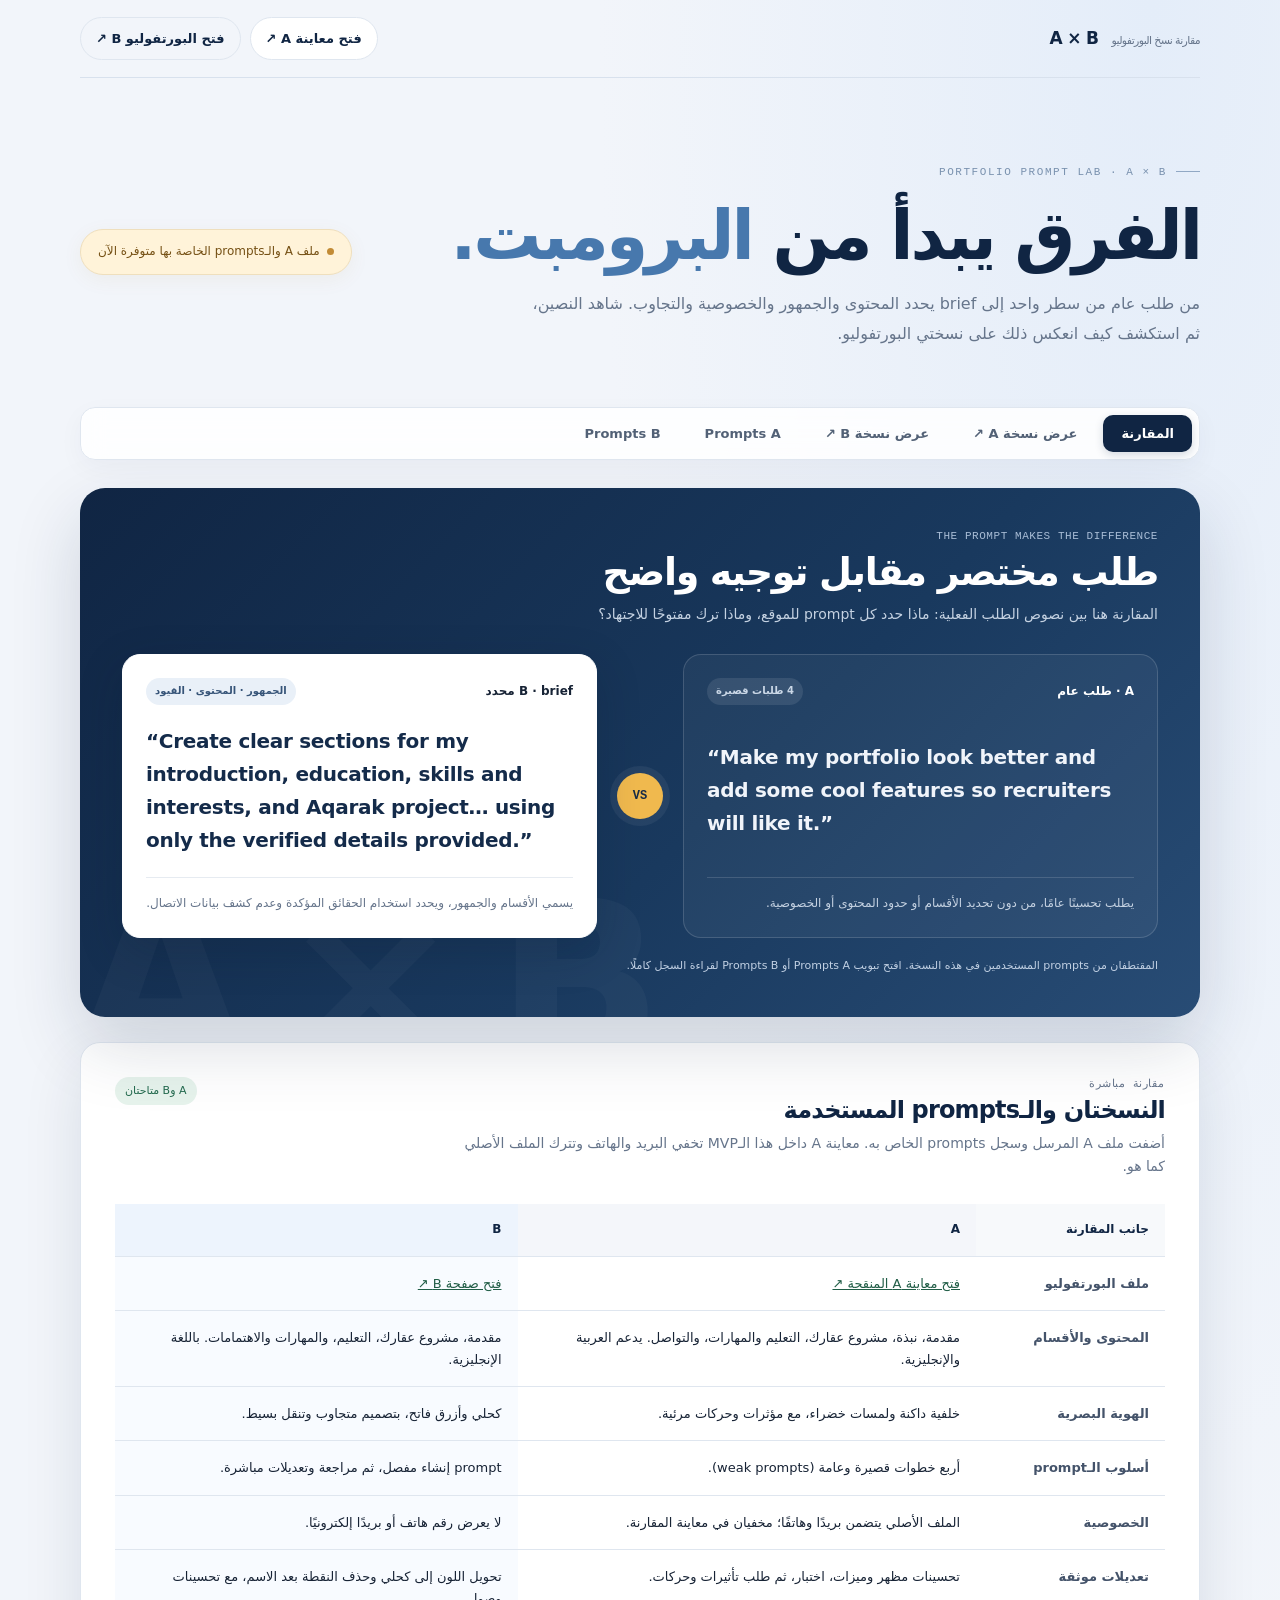
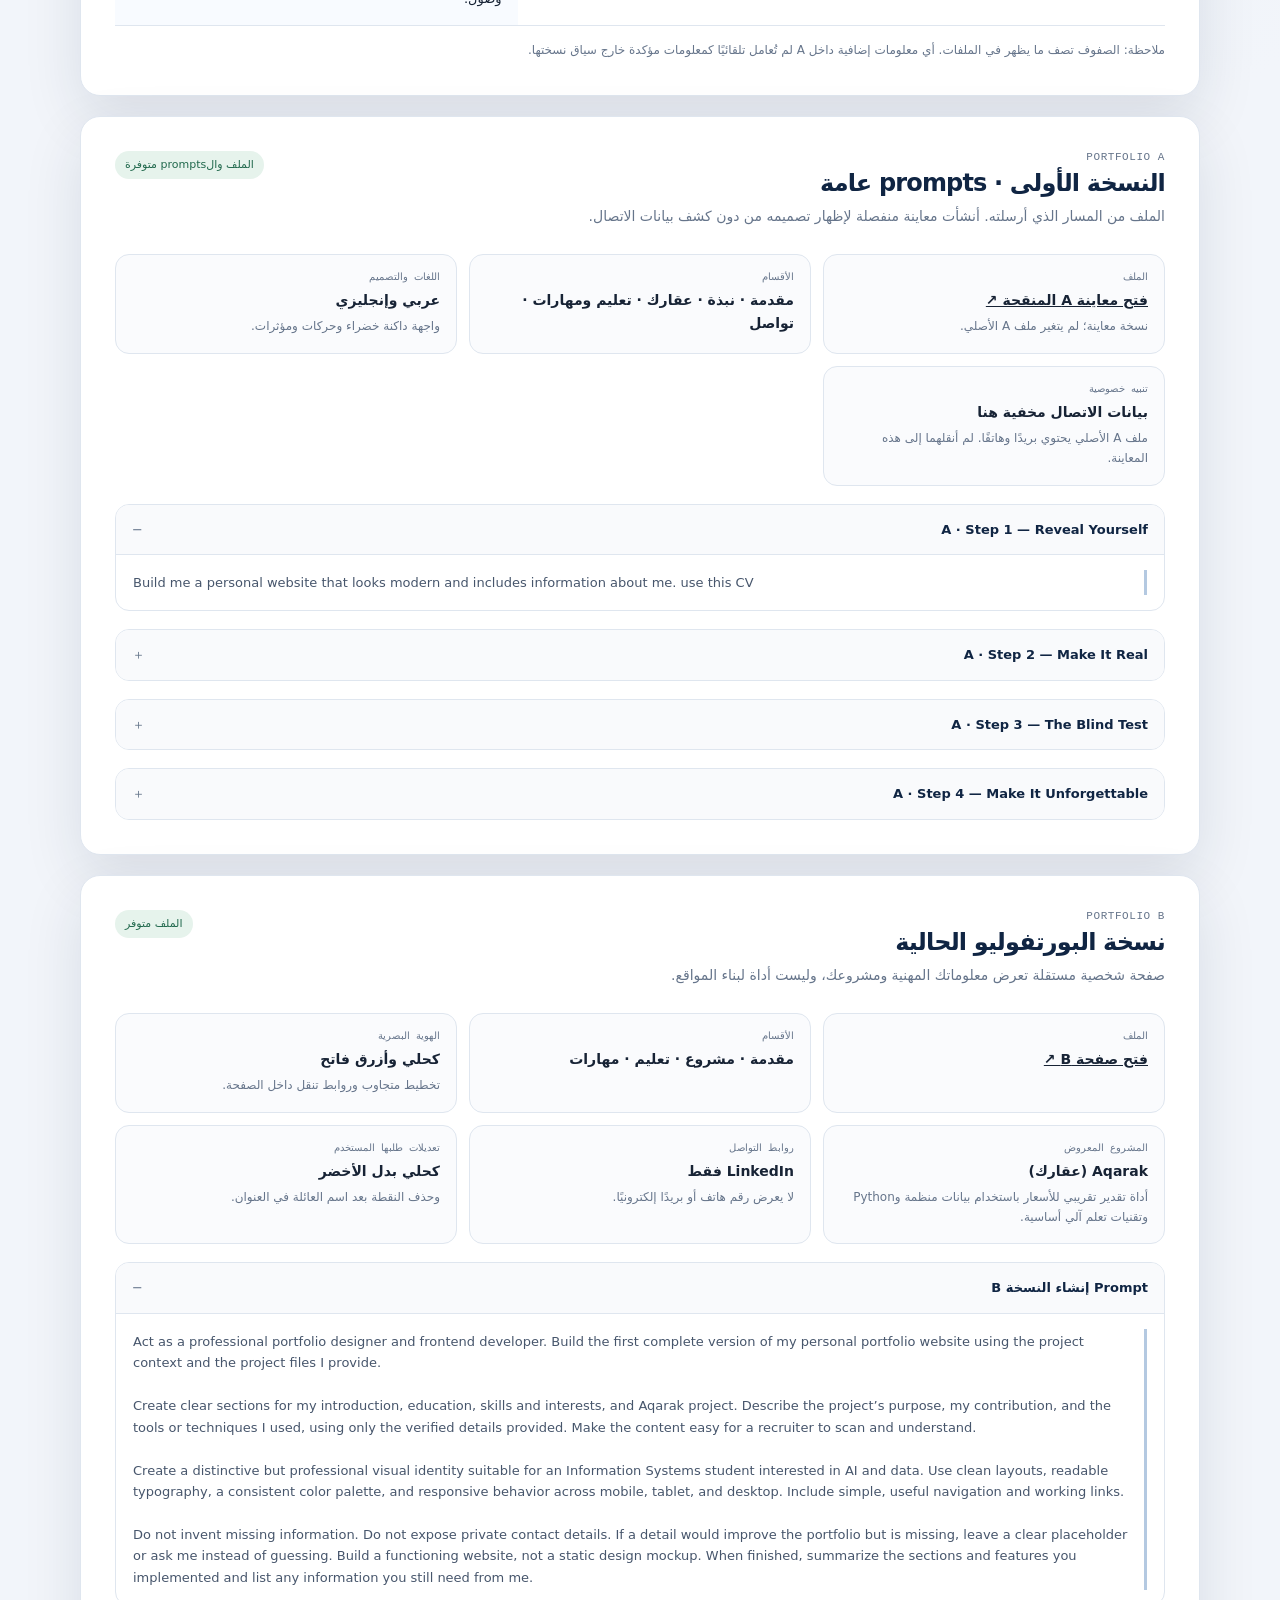
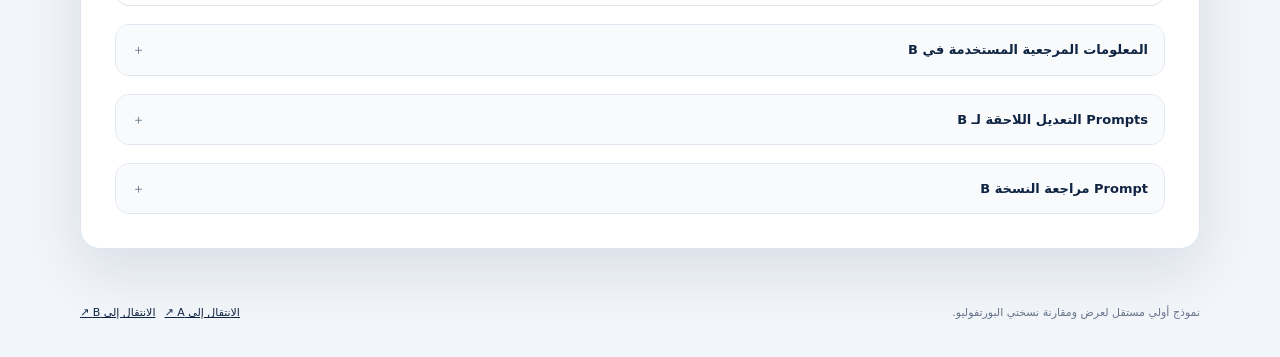
==== commit 64ffcd92: "Make comparison the GitHub Pages homepage" ====
--- a/index.html
+++ b/index.html
@@ -1,72 +1,130 @@
 <!doctype html>
-<html lang="en">
+<html lang="ar" dir="rtl">
 <head>
-  <meta charset="utf-8" />
-  <meta name="viewport" content="width=device-width, initial-scale=1" />
-  <meta name="theme-color" content="#0b1110" />
-  <meta name="description" content="Abdullah Almalki — Information Systems student exploring AI, data analysis, and digital transformation." />
-  <title>Abdullah Almalki — Information Systems & AI</title>
-  <link rel="preconnect" href="https://fonts.googleapis.com">
-  <link rel="preconnect" href="https://fonts.gstatic.com" crossorigin>
-  <link href="https://fonts.googleapis.com/css2?family=DM+Mono:wght@400;500&family=Manrope:wght@400;500;600;700;800&family=Noto+Sans+Arabic:wght@400;500;600;700;800&display=swap" rel="stylesheet">
-  <link rel="stylesheet" href="style.css" />
+  <meta charset="utf-8">
+  <meta name="viewport" content="width=device-width, initial-scale=1">
+  <meta name="theme-color" content="#142b4a">
+  <title>مقارنة البورتفوليو | A × B</title>
+  <style>
+    :root{--navy:#102543;--navy2:#244a77;--blue:#dce9f8;--paper:#f2f5fa;--white:#fff;--ink:#172335;--muted:#66758b;--line:#dfe6ef;--amber:#a66c13;--amberbg:#fff3d9;--green:#21694d;--greenbg:#e6f3ec;--shadow:0 22px 60px rgba(16,37,67,.11);--sans:system-ui,-apple-system,"Segoe UI",Tahoma,Arial,sans-serif;--mono:ui-monospace,SFMono-Regular,Menlo,monospace}
+    *{box-sizing:border-box}html{scroll-behavior:smooth}body{margin:0;background:var(--paper);color:var(--ink);font-family:var(--sans);line-height:1.65}a{color:inherit}.wrap{width:min(1120px,calc(100% - 40px));margin:auto}.top{height:72px;display:flex;align-items:center;justify-content:space-between;border-bottom:1px solid var(--line)}.logo{font-weight:800;letter-spacing:-.04em;color:var(--navy);direction:ltr}.logo small{font-size:11px;font-weight:500;color:var(--muted);margin-inline-start:8px}.top-links,.footer-links{display:flex;align-items:center;gap:9px;flex-wrap:wrap}.top-link{font-size:13px;text-decoration:none;color:var(--navy);border:1px solid var(--line);background:#fff;padding:8px 13px;border-radius:8px}.top-link.secondary{background:transparent}.hero{padding:54px 0 32px;display:flex;align-items:end;justify-content:space-between;gap:30px}.eyebrow{font:11px var(--mono);letter-spacing:.06em;color:var(--navy2);text-transform:uppercase}.hero h1{font-size:clamp(30px,5vw,49px);line-height:1.16;letter-spacing:-.045em;margin:12px 0 10px;color:var(--navy)}.hero p{color:var(--muted);margin:0;max-width:670px}.status{background:var(--amberbg);color:#755014;border:1px solid #efdfbd;border-radius:9px;padding:10px 13px;font-size:12px;white-space:nowrap}.status b{display:inline-block;width:7px;height:7px;border-radius:50%;background:#c28b35;margin-inline-end:7px}.tabs{display:flex;gap:8px;padding:8px;background:#e9edf2;border:1px solid var(--line);border-radius:12px;width:max-content;max-width:100%;margin:15px 0 22px;flex-wrap:wrap}.tab{display:inline-block;border-radius:8px;background:transparent;color:#526176;padding:10px 19px;font:600 13px var(--sans);text-decoration:none;white-space:nowrap}.tab.active{background:var(--navy);color:#fff;box-shadow:0 3px 9px #142b4a2b}.tab:hover{background:#fff;color:var(--navy)}.tab:focus-visible,.top-link:focus-visible,a:focus-visible,summary:focus-visible{outline:3px solid #7aa7dc;outline-offset:3px}.panel{display:block;scroll-margin-top:20px;margin-bottom:20px}.card{background:var(--white);border:1px solid var(--line);border-radius:15px;box-shadow:var(--shadow);padding:26px}.card-head{display:flex;justify-content:space-between;align-items:flex-start;gap:20px;margin-bottom:22px}.kicker{font:11px var(--mono);text-transform:uppercase;letter-spacing:.05em;color:var(--muted)}h2{font-size:24px;letter-spacing:-.035em;color:var(--navy);line-height:1.25;margin:5px 0 7px}.lead{color:var(--muted);font-size:14px;margin:0;max-width:720px}.pill{font-size:11px;border-radius:99px;padding:5px 10px;white-space:nowrap}.pill.ready{background:var(--greenbg);color:var(--green)}.pill.wait{background:var(--amberbg);color:var(--amber)}.grid{display:grid;grid-template-columns:repeat(3,1fr);gap:12px}.fact{border:1px solid var(--line);border-radius:10px;padding:16px;background:#fbfcfd}.fact-label{font:10px var(--mono);color:var(--muted);margin-bottom:6px}.fact strong{font-size:14px;display:block;color:var(--ink)}.fact p{font-size:12px;color:var(--muted);margin:5px 0 0}.prompt-box{margin-top:18px;border:1px solid var(--line);border-radius:11px;overflow:hidden}.prompt-box summary{cursor:pointer;padding:14px 16px;font-weight:700;font-size:13px;color:var(--navy);background:#f9fafc;list-style:none;display:flex;justify-content:space-between;gap:15px}.prompt-box summary::-webkit-details-marker{display:none}.prompt-box summary:after{content:"＋";font-weight:400;color:var(--muted)}.prompt-box[open] summary:after{content:"−"}.prompt-content{border-top:1px solid var(--line);padding:15px 17px;color:#39465a;font-size:13px;white-space:pre-wrap}.prompt-content p{margin:0 0 13px}.prompt-content p:last-child{margin-bottom:0}.prompt-content blockquote{margin:0;border-right:3px solid #b4c9e1;padding:2px 13px 2px 0;color:#47566c;direction:ltr;text-align:left;white-space:pre-wrap}.placeholder{margin-top:17px;padding:16px;border:1px dashed #d4b87e;background:#fffaf0;border-radius:10px;color:#76571d;font-size:13px}.placeholder strong{display:block;margin-bottom:3px}.placeholder p{margin:0}.comparison{overflow-x:auto}.comparison table{width:100%;border-collapse:collapse;min-width:650px}.comparison th,.comparison td{padding:14px 15px;border-bottom:1px solid var(--line);text-align:right;vertical-align:top;font-size:13px}.comparison th{background:#f7f9fb;color:var(--navy);font-size:12px}.comparison th:first-child{width:20%}.comparison td:first-child{font-weight:700;color:#44536a}.unknown{color:#855c16;background:#fffaf0;border-radius:6px;padding:3px 8px;display:inline-block;font-size:11px}.known{color:#205d46}.comparison-note{font-size:12px;color:var(--muted);margin:15px 0 0}.footer{padding:25px 0 35px;color:var(--muted);font-size:11px;display:flex;justify-content:space-between;gap:16px}.footer a{color:var(--navy)}
+    /* Prompt comparison visual treatment */
+    body{background:radial-gradient(ellipse at 90% 0%,#e4edf9 0,transparent 34%),var(--paper)}
+    .top{height:78px;border-bottom-color:#d8e1ed}.logo{font-size:17px}.top-link{padding:10px 15px;border-radius:999px;font-weight:650;transition:transform .2s,background .2s}.top-link:hover{transform:translateY(-2px);background:#edf3fa}.hero{padding:76px 0 35px;align-items:center}.eyebrow{display:inline-flex;align-items:center;gap:9px;color:#7991ae;font-size:11px;letter-spacing:.14em}.eyebrow:before{content:"";width:24px;height:1px;background:#91a8c4}.hero h1{font-size:clamp(38px,6vw,68px);line-height:1.08;max-width:780px;margin:19px 0 16px}.hero p{font-size:16px;line-height:1.9;max-width:680px}.status{border-radius:999px;padding:12px 17px;box-shadow:0 5px 20px #a66c1310}.tabs{position:sticky;top:10px;z-index:5;margin:22px 0 28px;padding:7px;width:100%;background:#ffffffd9;backdrop-filter:blur(12px);border-color:#dfe6ef;box-shadow:0 8px 26px #1025430a;border-radius:15px}.tab{padding:11px 18px;border-radius:10px}.tab.active{background:var(--navy)}
+    .prompt-showcase{position:relative;overflow:hidden;margin:0 0 25px;padding:clamp(22px,4vw,42px);border-radius:25px;background:linear-gradient(135deg,#102543 0%,#19395e 58%,#284c75 100%);color:white;box-shadow:0 28px 70px #10254329}.prompt-showcase:after{content:"A × B";position:absolute;left:-.02em;bottom:-.34em;direction:ltr;font:900 clamp(90px,20vw,220px)/1 var(--sans);letter-spacing:-.1em;color:#ffffff08;pointer-events:none}.showcase-head{position:relative;z-index:1;display:flex;align-items:end;justify-content:space-between;gap:20px;margin-bottom:28px}.showcase-head .kicker{color:#a9bdd6}.showcase-head h2{font-size:clamp(25px,3.7vw,38px);color:white;margin:7px 0}.showcase-head p{max-width:600px;color:#c5d2e2;font-size:14px;margin:0}.versus{display:grid;grid-template-columns:1fr 56px 1fr;gap:15px;align-items:stretch;position:relative;z-index:1}.prompt-card{min-width:0;padding:23px;border-radius:18px;background:#ffffff0c;border:1px solid #ffffff26;display:flex;flex-direction:column;justify-content:space-between;gap:20px}.prompt-card.b{background:#fff;color:var(--ink);border:1px solid #fff;box-shadow:0 14px 45px #08172c33}.prompt-label{display:flex;align-items:center;justify-content:space-between;gap:10px;font-size:12px;font-weight:750}.prompt-label span:last-child{font-size:10px;padding:5px 9px;border-radius:99px;background:#ffffff18;color:#cbd8e7}.prompt-card.b .prompt-label span:last-child{background:#e9f0f8;color:#365478}.prompt-card blockquote{margin:0;direction:ltr;text-align:left;font-size:clamp(15px,1.8vw,20px);font-weight:640;line-height:1.65;letter-spacing:-.015em}.prompt-card.a blockquote{color:#f0f4fa}.prompt-card.b blockquote{color:#142b4a}.prompt-foot{padding-top:16px;border-top:1px solid #ffffff24;color:#c5d2e2;font-size:12px}.prompt-card.b .prompt-foot{border-color:#e6ebf1;color:#66758b}.vs-mark{align-self:center;justify-self:center;width:46px;height:46px;display:grid;place-items:center;border-radius:50%;background:#f0b94e;color:#172b46;font:800 12px var(--mono);box-shadow:0 0 0 7px #ffffff0e}.showcase-note{position:relative;z-index:1;color:#c1d0e3;font-size:11px;margin:19px 0 0}.card{border-radius:20px;padding:clamp(20px,3vw,34px);box-shadow:var(--shadow)}.panel{scroll-margin-top:90px}.card-head{margin-bottom:26px}.fact{border-radius:14px;background:#fafbfd}.prompt-box{border-radius:14px}.comparison th:first-child{width:18%}.comparison th:nth-child(2){background:#f4f6fa}.comparison th:nth-child(3){background:#edf4fd}.comparison td:nth-child(3){background:#f8fbff}.comparison td,.comparison th{padding:16px}.footer{padding-top:35px}
+    @media(max-width:760px){.wrap{width:min(100% - 28px,600px)}.top{height:62px}.top-links{gap:5px}.top-link{font-size:11px;padding:7px 10px}.hero{padding:48px 0 25px;align-items:flex-start;flex-direction:column;gap:17px}.hero h1{font-size:clamp(38px,10vw,54px)}.hero p{font-size:14px}.status{white-space:normal}.tabs{width:100%;display:grid;grid-template-columns:repeat(3,1fr);top:5px}.tab{padding:10px 8px;font-size:12px}.card{padding:19px}.card-head{flex-direction:column;margin-bottom:18px}.grid{grid-template-columns:repeat(2,minmax(0,1fr))}.footer{flex-direction:column}.comparison table{min-width:620px}.showcase-head{align-items:flex-start;flex-direction:column}.versus{grid-template-columns:1fr;gap:12px}.vs-mark{width:38px;height:38px;margin:-2px 0}.prompt-card{padding:19px}.prompt-card blockquote{font-size:16px}.prompt-showcase{border-radius:20px}}
+    @media(max-width:420px){.grid{grid-template-columns:1fr}.hero h1{font-size:31px}.card{padding:16px}.prompt-content{font-size:12px}}
+    @media(prefers-reduced-motion:reduce){html{scroll-behavior:auto}*{scroll-behavior:auto!important}}
+  </style>
 </head>
 <body>
-  <div class="reading-progress" aria-hidden="true"><span id="progress-fill"></span></div>
-  <div class="preview-banner">Portfolio A copy · Private email and phone details are intentionally omitted.</div>
-  <div class="page-shell">
-    <header class="topbar">
-      <a class="wordmark" href="#home" aria-label="Abdullah Almalki home"><span class="mark">A</span><span>ABDULLAH <b>ALMALKI</b></span></a>
-      <nav aria-label="Main navigation">
-        <a href="#about" data-en="About" data-ar="نبذة">About</a>
-        <a href="#work" data-en="Projects" data-ar="المشاريع">Projects</a>
-        <a href="#journey" data-en="Journey" data-ar="المسيرة">Journey</a>
-        <a href="#contact" data-en="Contact" data-ar="تواصل">Contact</a>
-      </nav>
-      <button class="lang-switch" id="language" aria-label="Switch language">عربي <span>↗</span></button>
-    </header>
+  <header class="wrap top">
+    <div class="logo">A × B <small>مقارنة نسخ البورتفوليو</small></div>
+    <div class="top-links"><a class="top-link" href="portfolio-a/index.html" target="_blank" rel="noopener noreferrer">فتح معاينة A ↗</a><a class="top-link secondary" href="portfolio-b/index.html" target="_blank" rel="noopener noreferrer">فتح البورتفوليو B ↗</a></div>
+  </header>
+  <main class="wrap">
+    <section class="hero" aria-labelledby="page-title">
+      <div><div class="eyebrow">PORTFOLIO PROMPT LAB · A × B</div><h1 id="page-title">الفرق يبدأ من <span style="color:#4778ad">البرومبت.</span></h1><p>من طلب عام من سطر واحد إلى brief يحدد المحتوى والجمهور والخصوصية والتجاوب. شاهد النصين، ثم استكشف كيف انعكس ذلك على نسختي البورتفوليو.</p></div>
+      <div class="status"><b></b>ملف A والـprompts الخاصة بها متوفرة الآن</div>
+    </section>
+    <nav class="tabs" aria-label="التنقل بين المقارنة والنسخ">
+      <a class="tab active" href="#panel-compare">المقارنة</a>
+      <a class="tab" href="portfolio-a/index.html" target="_blank" rel="noopener noreferrer">عرض نسخة A ↗</a>
+      <a class="tab" href="portfolio-b/index.html" target="_blank" rel="noopener noreferrer">عرض نسخة B ↗</a>
+      <a class="tab" href="#panel-a">Prompts A</a>
+      <a class="tab" href="#panel-b">Prompts B</a>
+    </nav>
+    <section class="prompt-showcase" aria-labelledby="prompt-showcase-title">
+      <div class="showcase-head"><div><div class="kicker">THE PROMPT MAKES THE DIFFERENCE</div><h2 id="prompt-showcase-title">طلب مختصر مقابل توجيه واضح</h2><p>المقارنة هنا بين نصوص الطلب الفعلية: ماذا حدد كل prompt للموقع، وماذا ترك مفتوحًا للاجتهاد؟</p></div></div>
+      <div class="versus">
+        <article class="prompt-card a"><div class="prompt-label"><span>A · طلب عام</span><span>4 طلبات قصيرة</span></div><blockquote>“Make my portfolio look better and add some cool features so recruiters will like it.”</blockquote><div class="prompt-foot">يطلب تحسينًا عامًا، من دون تحديد الأقسام أو حدود المحتوى أو الخصوصية.</div></article>
+        <div class="vs-mark" aria-label="مقابل">VS</div>
+        <article class="prompt-card b"><div class="prompt-label"><span>B · brief محدد</span><span>الجمهور · المحتوى · القيود</span></div><blockquote>“Create clear sections for my introduction, education, skills and interests, and Aqarak project… using only the verified details provided.”</blockquote><div class="prompt-foot">يسمي الأقسام والجمهور، ويحدد استخدام الحقائق المؤكدة وعدم كشف بيانات الاتصال.</div></article>
+      </div>
+      <p class="showcase-note">المقتطفان من prompts المستخدمين في هذه النسخة. افتح تبويب Prompts A أو Prompts B لقراءة السجل كاملًا.</p>
+    </section>
+    <section class="panel" id="panel-compare">
+      <div class="card">
+        <div class="card-head"><div><div class="kicker">مقارنة مباشرة</div><h2>النسختان والـprompts المستخدمة</h2><p class="lead">أضفت ملف A المرسل وسجل prompts الخاص به. معاينة A داخل هذا الـMVP تخفي البريد والهاتف وتترك الملف الأصلي كما هو.</p></div><span class="pill ready">A وB متاحتان</span></div>
+        <div class="comparison"><table><thead><tr><th scope="col">جانب المقارنة</th><th scope="col">A</th><th scope="col">B</th></tr></thead><tbody>
+          <tr><td>ملف البورتفوليو</td><td class="known"><a href="portfolio-a/index.html" target="_blank" rel="noopener noreferrer">فتح معاينة A المنقحة ↗</a></td><td class="known"><a href="portfolio-b/index.html" target="_blank" rel="noopener noreferrer">فتح صفحة B ↗</a></td></tr>
+          <tr><td>المحتوى والأقسام</td><td>مقدمة، نبذة، مشروع عقارك، التعليم والمهارات، والتواصل. يدعم العربية والإنجليزية.</td><td>مقدمة، مشروع عقارك، التعليم، والمهارات والاهتمامات. باللغة الإنجليزية.</td></tr>
+          <tr><td>الهوية البصرية</td><td>خلفية داكنة ولمسات خضراء، مع مؤثرات وحركات مرئية.</td><td>كحلي وأزرق فاتح، بتصميم متجاوب وتنقل بسيط.</td></tr>
+          <tr><td>أسلوب الـprompt</td><td>أربع خطوات قصيرة وعامة (weak prompts).</td><td>prompt إنشاء مفصل، ثم مراجعة وتعديلات مباشرة.</td></tr>
+          <tr><td>الخصوصية</td><td>الملف الأصلي يتضمن بريدًا وهاتفًا؛ مخفيان في معاينة المقارنة.</td><td>لا يعرض رقم هاتف أو بريدًا إلكترونيًا.</td></tr>
+          <tr><td>تعديلات موثقة</td><td>تحسينات مظهر وميزات، اختبار، ثم طلب تأثيرات وحركات.</td><td>تحويل اللون إلى كحلي وحذف النقطة بعد الاسم، مع تحسينات وصول.</td></tr>
+        </tbody></table></div>
+        <p class="comparison-note">ملاحظة: الصفوف تصف ما يظهر في الملفات. أي معلومات إضافية داخل A لم تُعامل تلقائيًا كمعلومات مؤكدة خارج سياق نسختها.</p>
+      </div>
+    </section>
+    <section class="panel" id="panel-a">
+      <div class="card">
+        <div class="card-head"><div><div class="kicker">Portfolio A</div><h2>النسخة الأولى · prompts عامة</h2><p class="lead">الملف من المسار الذي أرسلته. أنشأت معاينة منفصلة لإظهار تصميمه من دون كشف بيانات الاتصال.</p></div><span class="pill ready">الملف والprompts متوفرة</span></div>
+        <div class="grid">
+          <div class="fact"><div class="fact-label">الملف</div><strong><a href="portfolio-a/index.html" target="_blank" rel="noopener noreferrer">فتح معاينة A المنقحة ↗</a></strong><p>نسخة معاينة؛ لم يتغير ملف A الأصلي.</p></div>
+          <div class="fact"><div class="fact-label">الأقسام</div><strong>مقدمة · نبذة · عقارك · تعليم ومهارات · تواصل</strong></div>
+          <div class="fact"><div class="fact-label">اللغات والتصميم</div><strong>عربي وإنجليزي</strong><p>واجهة داكنة خضراء وحركات ومؤثرات.</p></div>
+          <div class="fact"><div class="fact-label">تنبيه خصوصية</div><strong>بيانات الاتصال مخفية هنا</strong><p>ملف A الأصلي يحتوي بريدًا وهاتفًا. لم أنقلهما إلى هذه المعاينة.</p></div>
+        </div>
+        <details class="prompt-box" id="prompt-a" open><summary>A · Step 1 — Reveal Yourself</summary><div class="prompt-content"><blockquote>Build me a personal website that looks modern and includes information about me. use this CV</blockquote></div></details>
+        <details class="prompt-box"><summary>A · Step 2 — Make It Real</summary><div class="prompt-content"><blockquote>Make my portfolio look better and add some cool features so recruiters will like it.</blockquote></div></details>
+        <details class="prompt-box"><summary>A · Step 3 — The Blind Test</summary><div class="prompt-content"><blockquote>Test my portfolio and tell me if it works.</blockquote></div></details>
+        <details class="prompt-box"><summary>A · Step 4 — Make It Unforgettable</summary><div class="prompt-content"><blockquote>Make my portfolio look very beautiful with cool animations and impressive effects.</blockquote></div></details>
+      </div>
+    </section>
+    <section class="panel" id="panel-b">
+      <div class="card">
+        <div class="card-head"><div><div class="kicker">Portfolio B</div><h2>نسخة البورتفوليو الحالية</h2><p class="lead">صفحة شخصية مستقلة تعرض معلوماتك المهنية ومشروعك، وليست أداة لبناء المواقع.</p></div><span class="pill ready">الملف متوفر</span></div>
+        <div class="grid">
+          <div class="fact"><div class="fact-label">الملف</div><strong><a href="portfolio-b/index.html" target="_blank" rel="noopener noreferrer">فتح صفحة B ↗</a></strong></div>
+          <div class="fact"><div class="fact-label">الأقسام</div><strong>مقدمة · مشروع · تعليم · مهارات</strong></div>
+          <div class="fact"><div class="fact-label">الهوية البصرية</div><strong>كحلي وأزرق فاتح</strong><p>تخطيط متجاوب وروابط تنقل داخل الصفحة.</p></div>
+          <div class="fact"><div class="fact-label">المشروع المعروض</div><strong>Aqarak (عقارك)</strong><p>أداة تقدير تقريبي للأسعار باستخدام بيانات منظمة وPython وتقنيات تعلم آلي أساسية.</p></div>
+          <div class="fact"><div class="fact-label">روابط التواصل</div><strong>LinkedIn فقط</strong><p>لا يعرض رقم هاتف أو بريدًا إلكترونيًا.</p></div>
+          <div class="fact"><div class="fact-label">تعديلات طلبها المستخدم</div><strong>كحلي بدل الأخضر</strong><p>وحذف النقطة بعد اسم العائلة في العنوان.</p></div>
+        </div>
+        <details class="prompt-box" id="prompt-b" open>
+          <summary>Prompt إنشاء النسخة B</summary>
+          <div class="prompt-content"><blockquote>Act as a professional portfolio designer and frontend developer. Build the first complete version of my personal portfolio website using the project context and the project files I provide.
 
-    <main>
-      <section class="hero" id="home">
-        <div class="hero-copy">
-          <div class="eyebrow"><span class="pulse"></span><span data-en="OPEN TO INTERNSHIP & CO-OP OPPORTUNITIES" data-ar="متاح لفرص التدريب والتدريب التعاوني">OPEN TO INTERNSHIP &amp; CO-OP OPPORTUNITIES</span></div>
-          <h1><span data-en="Turning data into" data-ar="أحوّل البيانات إلى">Turning data into</span><br><em data-en="better decisions." data-ar="قرارات أفضل.">better decisions.</em></h1>
-          <p class="hero-intro" data-en="I’m Abdullah, an Information Systems student at King Saud University interested in artificial intelligence, data analysis, and building useful digital solutions." data-ar="أنا عبدالله، طالب نظم معلومات في جامعة الملك سعود، مهتم بالذكاء الاصطناعي وتحليل البيانات وبناء حلول رقمية مفيدة.">I’m Abdullah, an Information Systems student at King Saud University interested in artificial intelligence, data analysis, and building useful digital solutions.</p>
-          <div class="hero-actions"><a class="button primary" href="#work" data-en="Explore my work" data-ar="اكتشف مشاريعي">Explore my work <span>↘</span></a><a class="text-link" href="#journey" data-en="View education & skills" data-ar="عرض التعليم والمهارات">View education &amp; skills <span>↓</span></a></div>
-          <div class="hero-meta"><span><i>01</i> RIYADH, SAUDI ARABIA</span><span class="availability"><b></b> OPEN TO OPPORTUNITIES</span></div>
-        </div>
-        <div class="hero-art" aria-label="Abstract data visualization">
-          <div class="art-grid"></div><div class="orb orb-one"></div><div class="orb orb-two"></div><div class="orbit orbit-a"></div><div class="orbit orbit-b"></div>
-          <div class="data-card card-top"><span class="mini-label">SIGNAL / 01</span><span class="sparkline">⌁⌁⌁</span></div>
-          <div class="data-card card-main"><span class="mini-label">IDEAS INTO IMPACT</span><div class="chart-bars"><i></i><i></i><i></i><i></i><i></i><i></i><i></i><i></i><i></i></div><div class="chart-foot"><span>DATA</span><span>INSIGHT</span><span>GROWTH</span></div></div>
-          <div class="data-card card-side"><span class="dot-grid">···<br>···<br>···</span><span>Think<br>forward.</span></div>
-          <div class="art-caption"><span>BUILDING WITH CURIOSITY</span><span>24° 42′ N / 46° 40′ E</span></div>
-        </div>
-        <div class="hero-bottom"><span>SCROLL TO EXPLORE</span><span class="scroll-line"></span><span>01 — 04</span></div>
-      </section>
+Create clear sections for my introduction, education, skills and interests, and Aqarak project. Describe the project’s purpose, my contribution, and the tools or techniques I used, using only the verified details provided. Make the content easy for a recruiter to scan and understand.
 
-      <section class="intro section" id="about">
-        <div class="section-label"><span>01</span><span data-en="A LITTLE ABOUT ME" data-ar="نبذة عني">A LITTLE ABOUT ME</span></div>
-        <div class="intro-content"><h2 data-en="Curious by nature.<br><span>Analytical by design.</span>" data-ar="فضولي بطبيعتي.<br><span>تحليلي في تفكيري.</span>">Curious by nature.<br><span>Analytical by design.</span></h2><div class="intro-text"><p data-en="I’m studying how people, business, and technology work together. My focus is turning that perspective into practical, data-informed solutions — with a growing interest in AI and machine learning." data-ar="أدرس كيف تتكامل الأعمال والتقنية واحتياجات الناس. أطمح إلى تحويل هذا الفهم إلى حلول عملية تستند إلى البيانات، مع اهتمام متنامٍ بالذكاء الاصطناعي وتعلّم الآلة.">I’m studying how people, business, and technology work together. My focus is turning that perspective into practical, data-informed solutions — with a growing interest in AI and machine learning.</p><a class="under-link" href="#contact" data-en="Let’s build something useful" data-ar="لنبنِ شيئًا مفيدًا">Let’s build something useful <span>↗</span></a></div></div>
-        <div class="stats"><div><strong>2022<span>—</span>27</strong><small data-en="BSc, Information Systems" data-ar="بكالوريوس نظم المعلومات">BSc, Information Systems</small></div><div><strong>01</strong><small data-en="Applied AI project" data-ar="مشروع تطبيقي في الذكاء الاصطناعي">Applied AI project</small></div><div><strong>06</strong><small data-en="Python & AI courses" data-ar="دورات في بايثون والذكاء الاصطناعي">Python &amp; AI courses</small></div></div>
-        <div class="recruiter-snapshot"><div class="snapshot-title"><span class="snapshot-icon">✳</span><span data-en="RECRUITER SNAPSHOT" data-ar="لمحة سريعة للتوظيف">RECRUITER SNAPSHOT</span></div><div class="snapshot-grid"><div><small data-en="CURRENTLY" data-ar="الوضع الحالي">CURRENTLY</small><b data-en="Information Systems student" data-ar="طالب نظم معلومات">Information Systems student</b></div><div><small data-en="LOOKING FOR" data-ar="أبحث عن">LOOKING FOR</small><b data-en="Internship · Co-op" data-ar="تدريب · تدريب تعاوني">Internship · Co-op</b></div><div><small data-en="FOCUS AREAS" data-ar="مجالات الاهتمام">FOCUS AREAS</small><b>AI · Data · Digital</b></div></div></div>
-      </section>
+Create a distinctive but professional visual identity suitable for an Information Systems student interested in AI and data. Use clean layouts, readable typography, a consistent color palette, and responsive behavior across mobile, tablet, and desktop. Include simple, useful navigation and working links.
 
-      <section class="projects section" id="work">
-        <div class="section-label"><span>02</span><span data-en="SELECTED PROJECT" data-ar="مشروع مختار">SELECTED PROJECT</span></div>
-        <div class="section-heading"><h2 data-en="Work in progress,<br><span>built with purpose.</span>" data-ar="عمل يتطور،<br><span>وأثر له هدف.</span>">Work in progress,<br><span>built with purpose.</span></h2><p data-en="A hands-on project that brings data and practical problem-solving together." data-ar="مشروع عملي يجمع بين البيانات وحل المشكلات الواقعية.">A hands-on project that brings data and practical problem-solving together.</p></div>
-        <article class="project-card"><div class="project-visual"><div class="map-grid"></div><div class="map-lines"></div><div class="pin pin-a"><span></span></div><div class="pin pin-b"><span></span></div><div class="pin pin-c"><span></span></div><div class="price-chip"><small>ESTIMATED VALUE</small><strong>↓ market insight</strong></div><div class="project-visual-label">AQARAK / 01</div></div><div class="project-info"><div class="project-overline"><span>PERSONAL PROJECT</span><span>2025 — PRESENT</span></div><h3>عقارك <span>/ Aqarak</span></h3><p data-en="A real estate price estimation tool that turns property details into a useful market estimate. I gathered and structured neighborhood data, then applied basic machine learning techniques to make the information actionable." data-ar="أداة لتقدير أسعار العقارات تحوّل مواصفات العقار إلى تقدير سوقي مفيد. جمعت بيانات الأحياء ونظّمتها، ثم استخدمت أساليب أساسية في تعلّم الآلة لتحويل البيانات إلى نتائج عملية.">A real estate price estimation tool that turns property details into a useful market estimate. I gathered and structured neighborhood data, then applied basic machine learning techniques to make the information actionable.</p><div class="tags"><span>PYTHON</span><span>DATA COLLECTION</span><span>MACHINE LEARNING</span></div><div class="project-bottom"><span data-en="Research · Data · Estimation" data-ar="بحث · بيانات · تقدير">Research · Data · Estimation</span><span class="arrow-round">↗</span></div></div><details class="case-study"><summary><span data-en="How I approached it" data-ar="كيف عملت على المشروع">How I approached it</span><span class="case-toggle">+</span></summary><div class="case-content"><p data-en="The idea is to make local property data easier to use when forming an initial estimate. The workflow starts with property characteristics and neighborhood records, then organizes comparable information to support a simple, data-informed estimate." data-ar="تهدف الفكرة إلى تسهيل الاستفادة من بيانات العقارات المحلية عند وضع تقدير أولي. تبدأ الخطوات بمواصفات العقار وسجلات الأحياء، ثم تنظيم المعلومات المتقاربة لدعم تقدير مبسط قائم على البيانات.">The idea is to make local property data easier to use when forming an initial estimate. The workflow starts with property characteristics and neighborhood records, then organizes comparable information to support a simple, data-informed estimate.</p><div class="case-steps"><div><i>01</i><b data-en="Collect" data-ar="جمع">Collect</b><small data-en="Property and neighborhood data" data-ar="بيانات العقارات والأحياء">Property and neighborhood data</small></div><div><i>02</i><b data-en="Structure" data-ar="تنظيم">Structure</b><small data-en="Prepare fields for comparison" data-ar="تهيئة البيانات للمقارنة">Prepare fields for comparison</small></div><div><i>03</i><b data-en="Estimate" data-ar="تقدير">Estimate</b><small data-en="Explore a practical ML approach" data-ar="تجربة أسلوب عملي لتعلّم الآلة">Explore a practical ML approach</small></div></div></div></details></article>
-      </section>
+Do not invent missing information. Do not expose private contact details. If a detail would improve the portfolio but is missing, leave a clear placeholder or ask me instead of guessing. Build a functioning website, not a static design mockup. When finished, summarize the sections and features you implemented and list any information you still need from me.</blockquote></div>
+        </details>
+        <details class="prompt-box">
+          <summary>المعلومات المرجعية المستخدمة في B</summary>
+          <div class="prompt-content"><blockquote>I am Abdullah Almalki, an Information Systems student at King Saud University (2022–2027). I completed the Artificial Intelligence Program at Tuwaiq Academy in 2025.
 
-      <section class="journey section" id="journey">
-        <div class="section-label"><span>03</span><span data-en="EDUCATION & TOOLKIT" data-ar="التعليم والمهارات">EDUCATION &amp; TOOLKIT</span></div>
-        <div class="journey-grid"><div><h2 data-en="Learning the<br><span>whole system.</span>" data-ar="أتعلم فهم<br><span>الصورة كاملة.</span>">Learning the<br><span>whole system.</span></h2><div class="timeline"><article><time>2022 — 2027</time><h3 data-en="Bachelor of Information Systems" data-ar="بكالوريوس نظم المعلومات">Bachelor of Information Systems</h3><p>King Saud University <span>· Riyadh</span></p></article><article><time>2025</time><h3 data-en="Artificial Intelligence Program" data-ar="برنامج الذكاء الاصطناعي">Artificial Intelligence Program</h3><p>Tuwaiq Academy</p></article></div></div><div class="toolkit"><span class="mini-label">TOOLS &amp; STRENGTHS</span><div class="skill-cloud"><span class="skill featured">Python</span><span class="skill">Data Analysis</span><span class="skill">Systems Analysis</span><span class="skill">Problem Solving</span><span class="skill">AI &amp; ML Fundamentals</span><span class="skill">Communication</span><span class="skill">Teamwork</span></div><div class="certs"><span class="mini-label" data-en="PYTHON & DATA SCIENCE COURSEWORK" data-ar="دورات بايثون وعلوم البيانات">PYTHON &amp; DATA SCIENCE COURSEWORK</span><p>Data Science in Python · Data Collection &amp; Processing · Python Basics · Functions, Files &amp; Dictionaries · Classes &amp; Inheritance · AI Fundamentals with Python</p></div></div></div>
-      </section>
+My interests include artificial intelligence, data analysis, emerging technologies, and digital transformation. My listed skills include Python, data analysis, problem solving, communication, teamwork, systems analysis, and basic knowledge of AI and machine learning.
 
-      <section class="contact section" id="contact"><div class="section-label"><span>04</span><span data-en="SAY HELLO" data-ar="تواصل معي">SAY HELLO</span></div><div class="contact-inner"><div><h2 data-en="Let’s make<br><em>ideas useful.</em>" data-ar="لنجعل<br><em>الأفكار مفيدة.</em>">Let’s make<br><em>ideas useful.</em></h2><p data-en="Looking for an internship or co-op opportunity, and always happy to connect with people building thoughtful technology." data-ar="أبحث عن فرصة تدريب أو تدريب تعاوني، ويسعدني التواصل مع المهتمين ببناء تقنيات هادفة.">Looking for an internship or co-op opportunity, and always happy to connect with people building thoughtful technology.</p><div class="contact-actions"><a class="button primary" href="https://www.linkedin.com/in/abdullah-almalki-9358a1350" target="_blank" rel="noreferrer" data-en="Open LinkedIn" data-ar="افتح لينكدإن">Open LinkedIn <span>↗</span></a></div></div><div class="contact-links"><div class="contact-redacted"><span>CONTACT DETAILS</span><b>Private email and phone details are omitted. Connect via LinkedIn.</b></div><a href="https://www.linkedin.com/in/abdullah-almalki-9358a1350" target="_blank" rel="noreferrer"><span>LINKEDIN</span><b>abdullah-almalki</b><i>↗</i></a></div></div></section>
-    </main>
-    <footer><a class="wordmark" href="#home"><span class="mark">A</span><span>ABDULLAH <b>ALMALKI</b></span></a><span data-en="Designed with curiosity · 2025" data-ar="صُمم بفضول · 2025">Designed with curiosity · 2025</span><a href="#home" class="back-top" data-en="BACK TO TOP ↑" data-ar="للأعلى ↑">BACK TO TOP ↑</a></footer>
-  </div>
-  <script src="script.js"></script>
+My personal project is Aqarak (عقارك), a real estate price estimation tool. I collected and structured real estate data from multiple neighborhoods and used Python and basic machine-learning techniques to estimate approximate property prices from details such as area, number of rooms, neighborhood, and other specifications.
+
+Use only the facts in this brief and the project files I provide. Do not invent achievements, results, work experience, skills, awards, personality traits, or career goals. Do not publish my phone number or email address. You may include my LinkedIn profile if useful: https://www.linkedin.com/in/abdullah-almalki-9358a1350.</blockquote></div>
+        </details>
+        <details class="prompt-box">
+          <summary>Prompts التعديل اللاحقة لـ B</summary>
+          <div class="prompt-content"><p><b>تعديل اللون والاسم:</b></p><blockquote>i want you to change the green color to navy blue and after my name there's a dot remove it</blockquote><p style="margin-top:14px"><b>توجيه سياقي سابق:</b></p><blockquote>لا تعدل على ملف A انشئ بورتفوليو جديدة تماما</blockquote></div>
+        </details>
+        <details class="prompt-box">
+          <summary>Prompt مراجعة النسخة B</summary>
+          <div class="prompt-content"><blockquote>Review the current portfolio in [PROJECT FILES OR CODE] as if you are a recruiter seeing it for the first time.
+
+Without relying on explanations from me, check whether a visitor can quickly:
+1. Understand who I am and what I study.
+2. Find my listed skills and interests.
+3. Understand the purpose of Aqarak and what I contributed.
+4. Navigate the site and open the LinkedIn link.
+5. Use the portfolio comfortably on mobile and desktop.
+
+Inspect the visible content for unsupported claims, confusing wording, spelling issues, private contact information, broken links, and unfinished placeholders. Check the main navigation and interactive elements. Review basic accessibility, including keyboard navigation, heading structure, link clarity, color contrast, and reduced-motion behavior.
+
+Report findings by priority, explain the effect on a recruiter, and suggest a concrete fix for each issue. Fix clear issues directly in the project without adding unsupported facts or changing the project’s purpose. Recheck the affected areas and finish with a concise summary of what works and anything that still needs my decision.</blockquote></div>
+        </details>
+      </div>
+    </section>
+  </main>
+  <footer class="wrap footer"><span>نموذج أولي مستقل لعرض ومقارنة نسختي البورتفوليو.</span><div class="footer-links"><a href="portfolio-a/index.html" target="_blank" rel="noopener noreferrer">الانتقال إلى A ↗</a><a href="portfolio-b/index.html" target="_blank" rel="noopener noreferrer">الانتقال إلى B ↗</a></div></footer>
 </body>
 </html>
